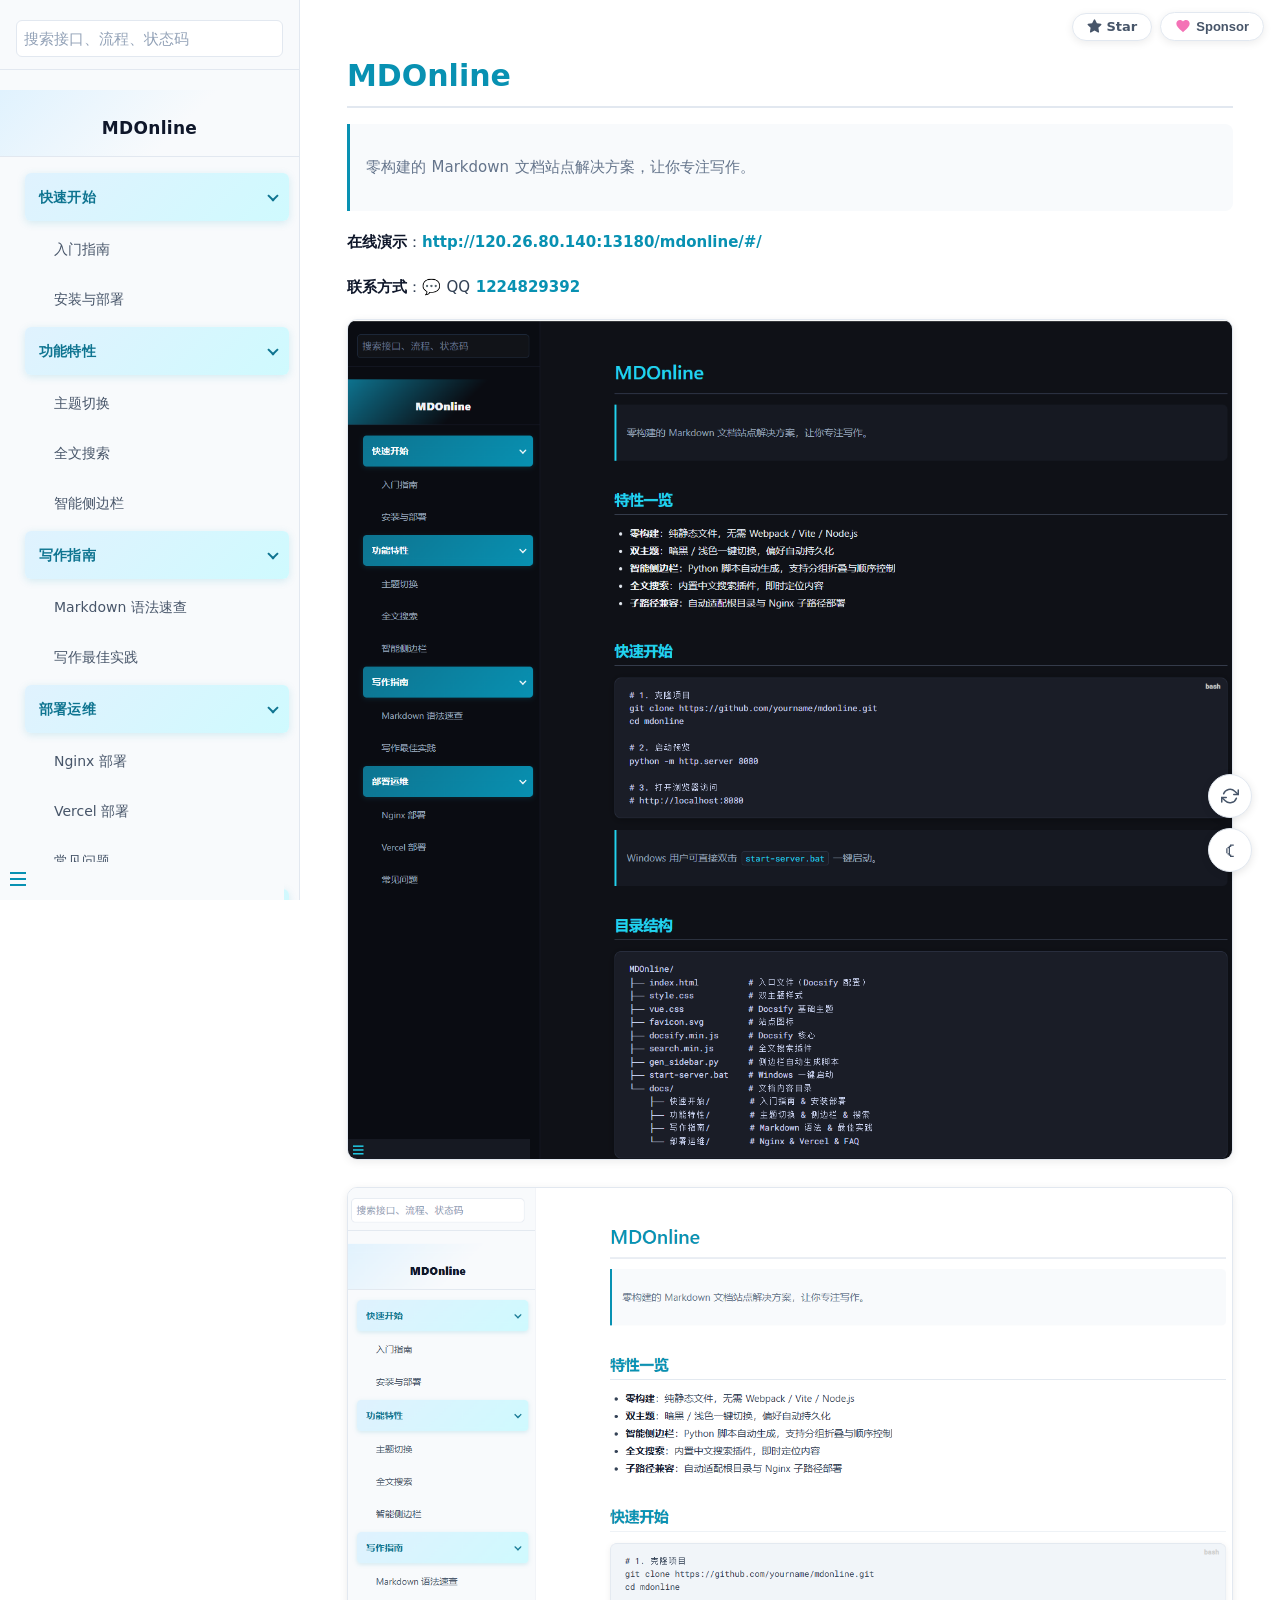
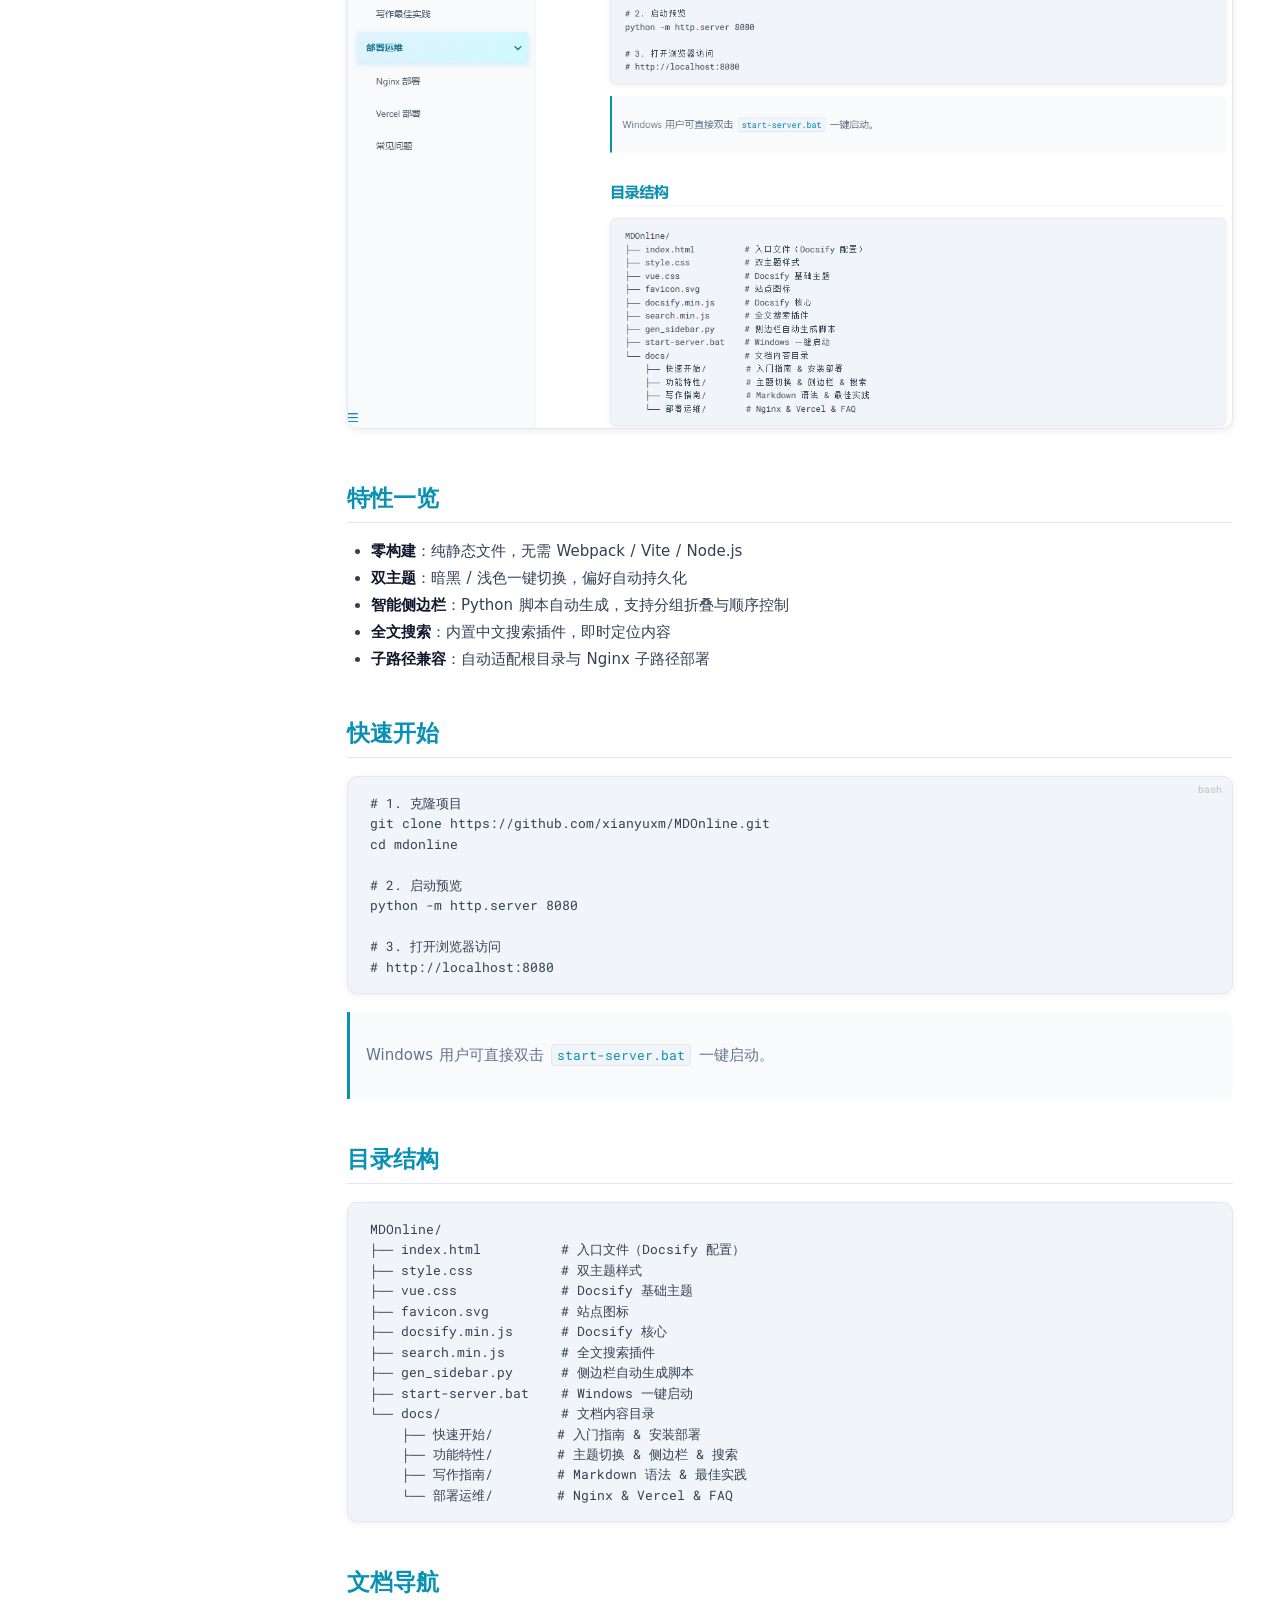
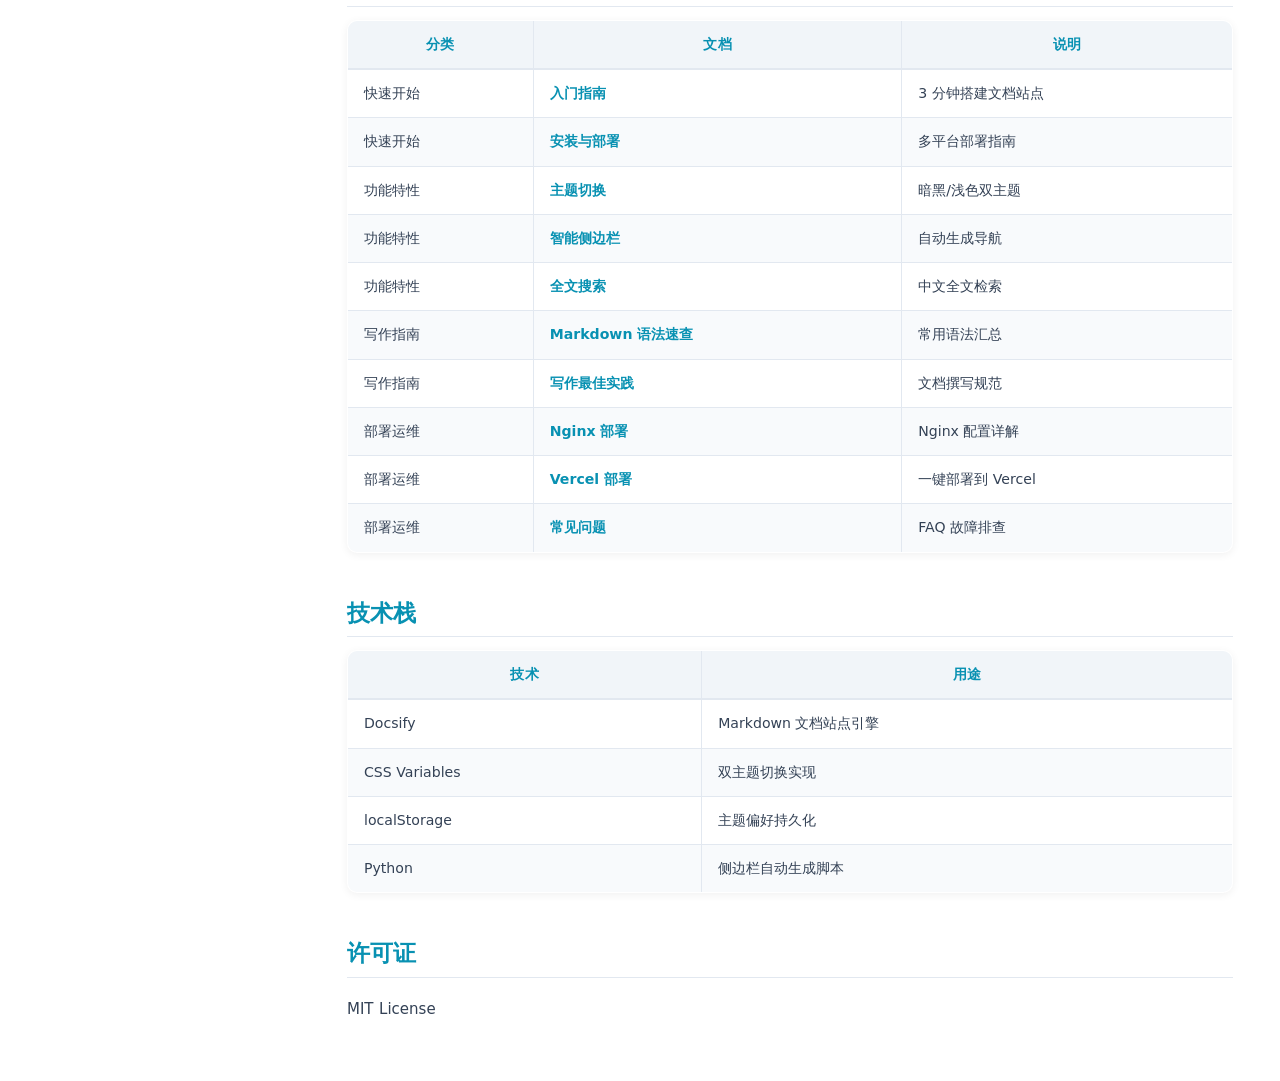
==== index.html @ b6176cff "支持md中引入pdf类型文件" ====
<!doctype html>
<html lang="zh-CN">
<head>
  <meta charset="utf-8" />
  <meta name="viewport" content="width=device-width, initial-scale=1" />
  <meta name="description" content="MDOnline - Markdown docs site" />
  <title>MDOnline - Markdown docs site</title>
  <link rel="icon" type="image/svg+xml" href="./favicon.svg" />
  <link rel="stylesheet" href="./vue.css" />
  <link rel="stylesheet" href="./style.css" />
  <script>
    (function () {
      var path = window.location.pathname;
      window.$$docsifyBasePath = path.replace(/(?:\/index\.html)?\/?$/, '/') || '/';
    })();

    window.$docsify = {
      name: 'MDOnline',
      basePath: window.$$docsifyBasePath,
      homepage: 'docs/README.md',
      loadSidebar: true,
      subMaxLevel: 2,
      auto2top: true,
      coverpage: false,
      onlyCover: false,
      search: {
        paths: 'auto',
        maxAge: 0,
        depth: 4,
        noData: '\u6ca1\u6709\u627e\u5230\u76f8\u5173\u5185\u5bb9',
        placeholder: '\u641c\u7d22\u63a5\u53e3\u3001\u6d41\u7a0b\u3001\u72b6\u6001\u7801'
      },
      plugins: [
        function collapsibleSidebar(hook) {
          hook.doneEach(function () {
            document.querySelectorAll('.sidebar-nav li').forEach(function (item) {
              var childList = item.querySelector(':scope > ul');
              var trigger = item.querySelector(':scope > p, :scope > a');
              if (!childList || !trigger || trigger.dataset.collapseBound === 'true') { return; }
              trigger.dataset.collapseBound = 'true';
              trigger.classList.add('sidebar-collapse-trigger');
              trigger.setAttribute('role', 'button');
              trigger.setAttribute('tabindex', '0');
              trigger.addEventListener('click', function (event) {
                event.preventDefault();
                item.classList.toggle('sidebar-group-collapsed');
              });
              trigger.addEventListener('keydown', function (event) {
                if (event.key === 'Enter' || event.key === ' ') {
                  event.preventDefault();
                  item.classList.toggle('sidebar-group-collapsed');
                }
              });
            });
          });
        },

        // --- Action bar: Star + Donate ---
        function actionBarPlugin(hook) {
          var STAR_URL = 'https://github.com/xianyuxm/MDOnline';
          hook.mounted(function () {
            var bar = document.createElement('div');
            bar.id = 'action-bar';

            var starBtn = document.createElement('a');
            starBtn.id = 'action-star';
            starBtn.href = STAR_URL;
            starBtn.target = '_blank';
            starBtn.rel = 'noopener';
            starBtn.title = 'Star on GitHub';
            starBtn.innerHTML = '<svg viewBox="0 0 16 16" width="15" height="15" fill="currentColor"><path d="M8 .25a.75.75 0 01.673.418l1.882 3.815 4.21.612a.75.75 0 01.416 1.279l-3.046 2.97.719 4.192a.75.75 0 01-1.088.791L8 12.347l-3.766 1.98a.75.75 0 01-1.088-.79l.72-4.194L.818 6.374a.75.75 0 01.416-1.28l4.21-.611L7.327.668A.75.75 0 018 .25z"/></svg><span>Star</span>';
            bar.appendChild(starBtn);

            var donateBtn = document.createElement('button');
            donateBtn.id = 'action-donate';
            donateBtn.title = 'Buy me a coffee';
            donateBtn.innerHTML = '<svg viewBox="0 0 24 24" width="16" height="16" fill="currentColor"><path d="M12 21.35l-1.45-1.32C5.4 15.36 2 12.28 2 8.5 2 5.42 4.42 3 7.5 3c1.74 0 3.41.81 4.5 2.09C13.09 3.81 14.76 3 16.5 3 19.58 3 22 5.42 22 8.5c0 3.78-3.4 6.86-8.55 11.54L12 21.35z"/></svg><span>Sponsor</span>';
            bar.appendChild(donateBtn);
            document.body.appendChild(bar);

            var modal = document.createElement('div');
            modal.id = 'donate-modal';
            modal.innerHTML =
              '<div class="donate-overlay"></div>' +
              '<div class="donate-content">' +
                '<button class="donate-close">&times;</button>' +
                '<h3>' + '\u611f\u8c22\u60a8\u7684\u652f\u6301\uff01' + '</h3>' +
                '<div class="donate-cards">' +
                  '<div class="donate-card">' +
                    '<img src="./images/wechat-pay.png" alt="' + '\u5fae\u4fe1\u652f\u4ed8' + '" />' +
                    '<p>' + '\u5fae\u4fe1\u652f\u4ed8' + '</p>' +
                  '</div>' +
                  '<div class="donate-card">' +
                    '<img src="./images/alipay.png" alt="' + '\u652f\u4ed8\u5b9d' + '" />' +
                    '<p>' + '\u652f\u4ed8\u5b9d' + '</p>' +
                  '</div>' +
                '</div>' +
              '</div>';
            document.body.appendChild(modal);

            var lightbox = document.createElement('div');
            lightbox.id = 'img-lightbox';
            lightbox.innerHTML =
              '<div class="lightbox-overlay"></div>' +
              '<img class="lightbox-img" src="" alt="" />' +
              '<button class="lightbox-close">&times;</button>';
            document.body.appendChild(lightbox);

            donateBtn.addEventListener('click', function () { modal.classList.add('open'); });
            modal.querySelector('.donate-overlay').addEventListener('click', function () { modal.classList.remove('open'); });
            modal.querySelector('.donate-close').addEventListener('click', function () { modal.classList.remove('open'); });
            document.addEventListener('keydown', function (e) {
              if (e.key === 'Escape') {
                if (lightbox.classList.contains('open')) { lightbox.classList.remove('open'); }
                else { modal.classList.remove('open'); }
              }
            });

            modal.querySelectorAll('.donate-card img').forEach(function (img) {
              img.style.cursor = 'zoom-in';
              img.addEventListener('click', function () {
                lightbox.querySelector('.lightbox-img').src = img.src;
                lightbox.querySelector('.lightbox-img').alt = img.alt;
                lightbox.classList.add('open');
              });
            });
            lightbox.querySelector('.lightbox-overlay').addEventListener('click', function () { lightbox.classList.remove('open'); });
            lightbox.querySelector('.lightbox-close').addEventListener('click', function () { lightbox.classList.remove('open'); });
          });
        },

        // --- Sidebar refresh button ---
        function sidebarRefreshPlugin(hook) {
          hook.mounted(function () {
            var btn = document.createElement('button');
            btn.id = 'sidebar-refresh';
            btn.title = 'Regenerate sidebar';
            btn.innerHTML = '<svg viewBox="0 0 24 24" width="18" height="18" fill="none" stroke="currentColor" stroke-width="2" stroke-linecap="round" stroke-linejoin="round"><polyline points="23 4 23 10 17 10"/><polyline points="1 20 1 14 7 14"/><path d="M3.51 9a9 9 0 0 1 14.85-3.36L23 10M1 14l4.64 4.36A9 9 0 0 0 20.49 15"/></svg>';
            document.body.appendChild(btn);
            btn.addEventListener('click', function () {
              btn.classList.add('spinning');
              fetch('/__refresh')
                .then(function (res) { return res.text(); })
                .then(function () {
                  setTimeout(function () { btn.classList.remove('spinning'); location.reload(); }, 400);
                })
                .catch(function () {
                  btn.classList.remove('spinning');
                  alert('Refresh failed. Make sure you are running MDOnline.exe (not python -m http.server).');
                });
            });
          });
        },

        // --- Theme switcher ---
        function themeSwitcher(hook) {
          var STORAGE_KEY = 'docsify-theme';
          function applyTheme(theme) {
            document.documentElement.setAttribute('data-theme', theme);
            localStorage.setItem(STORAGE_KEY, theme);
            updateButton(theme);
          }
          function updateButton(theme) {
            var btn = document.getElementById('theme-toggle');
            if (!btn) return;
            if (theme === 'light') {
              btn.className = 'icon-moon';
              btn.title = '\u5207\u6362\u4e3a\u6697\u9ed1\u6a21\u5f0f';
            } else {
              btn.className = 'icon-sun';
              btn.title = '\u5207\u6362\u4e3a\u6d45\u8272\u6a21\u5f0f';
            }
          }
          hook.mounted(function () {
            var btn = document.createElement('button');
            btn.id = 'theme-toggle';
            document.body.appendChild(btn);
            var saved = localStorage.getItem(STORAGE_KEY) || 'light';
            applyTheme(saved);
            btn.addEventListener('click', function () {
              var current = document.documentElement.getAttribute('data-theme') || 'light';
              applyTheme(current === 'dark' ? 'light' : 'dark');
            });
          });
          hook.doneEach(function () {
            var current = document.documentElement.getAttribute('data-theme') || 'light';
            updateButton(current);
          });
        },

        // --- PDF link interceptor: bypass Docsify hash routing ---
        function pdfLinkPlugin(hook) {
          hook.mounted(function () {
            function currentDocDir() {
              var path = window.location.hash.replace(/^#\/?/, '/') || '/';
              path = path.split(/[?#]/)[0];
              if (path.endsWith('/')) return path;
              return path.substring(0, path.lastIndexOf('/') + 1) || '/';
            }

            function resolveFromCurrentDoc(href) {
              return new URL(href, window.location.origin + currentDocDir()).pathname;
            }

            document.addEventListener('click', function (e) {
              var link = e.target.closest('a[href]');
              if (!link) return;
              var href = link.getAttribute('href');
              if (!href || !/\.pdf(?:[?#].*)?$/i.test(href)) return;
              e.preventDefault();
              e.stopPropagation();
              e.stopImmediatePropagation();
              var fileUrl;
              if (/^[a-z][a-z0-9+.-]*:/i.test(href) || href.startsWith('//')) {
                fileUrl = href;
              } else if (href.startsWith('/')) {
                fileUrl = href;
              } else if (href.startsWith('#')) {
                var hashPath = href.substring(1);
                fileUrl = hashPath.startsWith('/docs/')
                  ? hashPath
                  : resolveFromCurrentDoc(hashPath.replace(/^\/+/, ''));
              } else {
                fileUrl = resolveFromCurrentDoc(href);
              }
              window.location.href = fileUrl;
            }, true);
          });
        }
      ]
    };
  </script>
</head>
<body>
  <div id="app">\u52a0\u8f7d\u6587\u6863\u4e2d...</div>
  <script src="./docsify.min.js"></script>
  <script src="./search.min.js"></script>
</body>
</html>
---- vue.css ----
@import url("https://fonts.googleapis.com/css?family=Roboto+Mono|Source+Sans+Pro:300,400,600");*{-webkit-font-smoothing:antialiased;-webkit-overflow-scrolling:touch;-webkit-tap-highlight-color:rgba(0,0,0,0);-webkit-text-size-adjust:none;-webkit-touch-callout:none;box-sizing:border-box}body:not(.ready){overflow:hidden}body:not(.ready) .app-nav,body:not(.ready)>nav,body:not(.ready) [data-cloak]{display:none}div#app{font-size:30px;font-weight:lighter;margin:40vh auto;text-align:center}div#app:empty:before{content:"Loading..."}img.emoji{height:1.2em}img.emoji,span.emoji{vertical-align:middle}span.emoji{font-family:Apple Color Emoji,Segoe UI Emoji,Segoe UI Symbol,Noto Color Emoji;font-size:1.2em}.progress{background-color:#42b983;background-color:var(--theme-color,#42b983);height:2px;left:0;position:fixed;right:0;top:0;transition:width .2s,opacity .4s;width:0;z-index:999999}.search .search-keyword,.search a:hover{color:#42b983;color:var(--theme-color,#42b983)}.search .search-keyword{font-style:normal;font-weight:700}body,html{height:100%}body{-moz-osx-font-smoothing:grayscale;-webkit-font-smoothing:antialiased;color:#34495e;font-family:Source Sans Pro,Helvetica Neue,Arial,sans-serif;font-size:15px;letter-spacing:0;margin:0;overflow-x:hidden}img{max-width:100%}a[disabled]{cursor:not-allowed;opacity:.6}kbd{border:1px solid #ccc;border-radius:3px;display:inline-block;font-size:12px!important;line-height:12px;margin-bottom:3px;padding:3px 5px;vertical-align:middle}li input[type=checkbox]{margin:0 .2em .25em 0;vertical-align:middle}.app-nav{margin:25px 60px 0 0;position:absolute;right:0;text-align:right;z-index:10}.app-nav.no-badge{margin-right:25px}.app-nav p{margin:0}.app-nav>a{margin:0 1rem;padding:5px 0}.app-nav li,.app-nav ul{display:inline-block;list-style:none;margin:0}.app-nav a{color:inherit;font-size:16px;text-decoration:none;transition:color .3s}.app-nav a.active,.app-nav a:hover{color:#42b983;color:var(--theme-color,#42b983)}.app-nav a.active{border-bottom:2px solid #42b983;border-bottom:2px solid var(--theme-color,#42b983)}.app-nav li{display:inline-block;margin:0 1rem;padding:5px 0;position:relative;cursor:pointer}.app-nav li ul{background-color:#fff;border:1px solid;border-color:#ddd #ddd #ccc;border-radius:4px;box-sizing:border-box;display:none;max-height:calc(100vh - 61px);overflow-y:auto;padding:10px 0;position:absolute;right:-15px;text-align:left;top:100%;white-space:nowrap}.app-nav li ul li{display:block;font-size:14px;line-height:1rem;margin:8px 14px;white-space:nowrap}.app-nav li ul a{display:block;font-size:inherit;margin:0;padding:0}.app-nav li ul a.active{border-bottom:0}.app-nav li:hover ul{display:block}.github-corner{border-bottom:0;position:fixed;right:0;text-decoration:none;top:0;z-index:1}.github-corner:hover .octo-arm{animation:octocat-wave .56s ease-in-out}.github-corner svg{color:#fff;fill:#42b983;fill:var(--theme-color,#42b983);height:80px;width:80px}main{display:block;position:relative;width:100vw;height:100%;z-index:0}main.hidden{display:none}.anchor{display:inline-block;text-decoration:none;transition:all .3s}.anchor span{color:#34495e}.anchor:hover{text-decoration:underline}.sidebar{border-right:1px solid rgba(0,0,0,.07);overflow-y:auto;padding:40px 0 0;position:absolute;top:0;bottom:0;left:0;transition:transform .25s ease-out;width:300px;z-index:20}.sidebar>h1{margin:0 auto 1rem;font-size:1.5rem;font-weight:300;text-align:center}.sidebar>h1 a{color:inherit;text-decoration:none}.sidebar>h1 .app-nav{display:block;position:static}.sidebar .sidebar-nav{line-height:2em;padding-bottom:40px}.sidebar li.collapse .app-sub-sidebar{display:none}.sidebar ul{margin:0 0 0 15px;padding:0}.sidebar li>p{font-weight:700;margin:0}.sidebar ul,.sidebar ul li{list-style:none}.sidebar ul li a{border-bottom:none;display:block}.sidebar ul li ul{padding-left:20px}.sidebar::-webkit-scrollbar{width:4px}.sidebar::-webkit-scrollbar-thumb{background:transparent;border-radius:4px}.sidebar:hover::-webkit-scrollbar-thumb{background:hsla(0,0%,53.3%,.4)}.sidebar:hover::-webkit-scrollbar-track{background:hsla(0,0%,53.3%,.1)}.sidebar-toggle{background-color:transparent;background-color:hsla(0,0%,100%,.8);border:0;outline:none;padding:10px;position:absolute;bottom:0;left:0;text-align:center;transition:opacity .3s;width:284px;z-index:30;cursor:pointer}.sidebar-toggle:hover .sidebar-toggle-button{opacity:.4}.sidebar-toggle span{background-color:#42b983;background-color:var(--theme-color,#42b983);display:block;margin-bottom:4px;width:16px;height:2px}body.sticky .sidebar,body.sticky .sidebar-toggle{position:fixed}.content{padding-top:60px;position:absolute;top:0;right:0;bottom:0;left:300px;transition:left .25s ease}.markdown-section{margin:0 auto;max-width:80%;padding:30px 15px 40px;position:relative}.markdown-section>*{box-sizing:border-box;font-size:inherit}.markdown-section>:first-child{margin-top:0!important}.markdown-section hr{border:none;border-bottom:1px solid #eee;margin:2em 0}.markdown-section iframe{border:1px solid #eee;width:1px;min-width:100%}.markdown-section table{border-collapse:collapse;border-spacing:0;display:block;margin-bottom:1rem;overflow:auto;width:100%}.markdown-section th{font-weight:700}.markdown-section td,.markdown-section th{border:1px solid #ddd;padding:6px 13px}.markdown-section tr{border-top:1px solid #ccc}.markdown-section p.tip,.markdown-section tr:nth-child(2n){background-color:#f8f8f8}.markdown-section p.tip{border-bottom-right-radius:2px;border-left:4px solid #f66;border-top-right-radius:2px;margin:2em 0;padding:12px 24px 12px 30px;position:relative}.markdown-section p.tip:before{background-color:#f66;border-radius:100%;color:#fff;content:"!";font-family:Dosis,Source Sans Pro,Helvetica Neue,Arial,sans-serif;font-size:14px;font-weight:700;left:-12px;line-height:20px;position:absolute;height:20px;width:20px;text-align:center;top:14px}.markdown-section p.tip code{background-color:#efefef}.markdown-section p.tip em{color:#34495e}.markdown-section p.warn{background:rgba(66,185,131,.1);border-radius:2px;padding:1rem}.markdown-section ul.task-list>li{list-style-type:none}body.close .sidebar{transform:translateX(-300px)}body.close .sidebar-toggle{width:auto}body.close .content{left:0}@media print{.app-nav,.github-corner,.sidebar,.sidebar-toggle{display:none}}@media screen and (max-width:768px){.github-corner,.sidebar,.sidebar-toggle{position:fixed}.app-nav{margin-top:16px}.app-nav li ul{top:30px}main{height:auto;min-height:100vh;overflow-x:hidden}.sidebar{left:-300px;transition:transform .25s ease-out}.content{left:0;max-width:100vw;position:static;padding-top:20px;transition:transform .25s ease}.app-nav,.github-corner{transition:transform .25s ease-out}.sidebar-toggle{background-color:transparent;width:auto;padding:30px 30px 10px 10px}body.close .sidebar{transform:translateX(300px)}body.close .sidebar-toggle{background-color:hsla(0,0%,100%,.8);transition:background-color 1s;width:284px;padding:10px}body.close .content{transform:translateX(300px)}body.close .app-nav,body.close .github-corner{display:none}.github-corner:hover .octo-arm{animation:none}.github-corner .octo-arm{animation:octocat-wave .56s ease-in-out}}@keyframes octocat-wave{0%,to{transform:rotate(0)}20%,60%{transform:rotate(-25deg)}40%,80%{transform:rotate(10deg)}}section.cover{position:relative;align-items:center;background-position:50%;background-repeat:no-repeat;background-size:cover;min-height:100vh;width:100%;display:none}section.cover.show{display:flex}section.cover.has-mask .mask{background-color:#fff;opacity:.8;position:absolute;top:0;bottom:0;width:100%}section.cover .cover-main{flex:1;margin:0 16px;text-align:center;position:relative}section.cover a{color:inherit}section.cover a,section.cover a:hover{text-decoration:none}section.cover p{line-height:1.5rem;margin:1em 0}section.cover h1{color:inherit;font-size:2.5rem;font-weight:300;margin:.625rem 0 2.5rem;position:relative;text-align:center}section.cover h1 a{display:block}section.cover h1 small{bottom:-.4375rem;font-size:1rem;position:absolute}section.cover blockquote{font-size:1.5rem;text-align:center}section.cover ul{line-height:1.8;list-style-type:none;margin:1em auto;max-width:500px;padding:0}section.cover .cover-main>p:last-child a{border-radius:2rem;border:1px solid #42b983;border-color:var(--theme-color,#42b983);box-sizing:border-box;color:#42b983;color:var(--theme-color,#42b983);display:inline-block;font-size:1.05rem;letter-spacing:.1rem;margin:.5rem 1rem;padding:.75em 2rem;text-decoration:none;transition:all .15s ease}section.cover .cover-main>p:last-child a:last-child{background-color:#42b983;background-color:var(--theme-color,#42b983);color:#fff}section.cover .cover-main>p:last-child a:last-child:hover{color:inherit;opacity:.8}section.cover .cover-main>p:last-child a:hover{color:inherit}section.cover blockquote>p>a{border-bottom:2px solid #42b983;border-bottom:2px solid var(--theme-color,#42b983);transition:color .3s}section.cover blockquote>p>a:hover{color:#42b983;color:var(--theme-color,#42b983)}.sidebar,body{background-color:#fff}.sidebar{color:#364149}.sidebar li{margin:6px 0}.sidebar ul li a{color:#505d6b;font-size:14px;font-weight:400;overflow:hidden;text-decoration:none;text-overflow:ellipsis;white-space:nowrap}.sidebar ul li a:hover{text-decoration:underline}.sidebar ul li ul{padding:0}.sidebar ul li.active>a{border-right:2px solid;color:#42b983;color:var(--theme-color,#42b983);font-weight:600}.app-sub-sidebar li:before{content:"-";padding-right:4px;float:left}.markdown-section h1,.markdown-section h2,.markdown-section h3,.markdown-section h4,.markdown-section strong{color:#2c3e50;font-weight:600}.markdown-section a{color:#42b983;color:var(--theme-color,#42b983);font-weight:600}.markdown-section h1{font-size:2rem;margin:0 0 1rem}.markdown-section h2{font-size:1.75rem;margin:45px 0 .8rem}.markdown-section h3{font-size:1.5rem;margin:40px 0 .6rem}.markdown-section h4{font-size:1.25rem}.markdown-section h5{font-size:1rem}.markdown-section h6{color:#777;font-size:1rem}.markdown-section figure,.markdown-section p{margin:1.2em 0}.markdown-section ol,.markdown-section p,.markdown-section ul{line-height:1.6rem;word-spacing:.05rem}.markdown-section ol,.markdown-section ul{padding-left:1.5rem}.markdown-section blockquote{border-left:4px solid #42b983;border-left:4px solid var(--theme-color,#42b983);color:#858585;margin:2em 0;padding-left:20px}.markdown-section blockquote p{font-weight:600;margin-left:0}.markdown-section iframe{margin:1em 0}.markdown-section em{color:#7f8c8d}.markdown-section code,.markdown-section output:after,.markdown-section pre{font-family:Roboto Mono,Monaco,courier,monospace}.markdown-section code,.markdown-section pre{background-color:#f8f8f8}.markdown-section output,.markdown-section pre{margin:1.2em 0;position:relative}.markdown-section output,.markdown-section pre>code{border-radius:2px;display:block}.markdown-section output:after,.markdown-section pre>code{-moz-osx-font-smoothing:initial;-webkit-font-smoothing:initial}.markdown-section code{border-radius:2px;color:#e96900;margin:0 2px;padding:3px 5px;white-space:pre-wrap}.markdown-section>:not(h1):not(h2):not(h3):not(h4):not(h5):not(h6) code{font-size:.8rem}.markdown-section pre{padding:0 1.4rem;line-height:1.5rem;overflow:auto;word-wrap:normal}.markdown-section pre>code{color:#525252;font-size:.8rem;padding:2.2em 5px;line-height:inherit;margin:0 2px;max-width:inherit;overflow:inherit;white-space:inherit}.markdown-section output{padding:1.7rem 1.4rem;border:1px dotted #ccc}.markdown-section output>:first-child{margin-top:0}.markdown-section output>:last-child{margin-bottom:0}.markdown-section code:after,.markdown-section code:before,.markdown-section output:after,.markdown-section output:before{letter-spacing:.05rem}.markdown-section output:after,.markdown-section pre:after{color:#ccc;font-size:.6rem;font-weight:600;height:15px;line-height:15px;padding:5px 10px 0;position:absolute;right:0;text-align:right;top:0;content:attr(data-lang)}.token.cdata,.token.comment,.token.doctype,.token.prolog{color:#8e908c}.token.namespace{opacity:.7}.token.boolean,.token.number{color:#c76b29}.token.punctuation{color:#525252}.token.property{color:#c08b30}.token.tag{color:#2973b7}.token.string{color:#42b983;color:var(--theme-color,#42b983)}.token.selector{color:#6679cc}.token.attr-name{color:#2973b7}.language-css .token.string,.style .token.string,.token.entity,.token.url{color:#22a2c9}.token.attr-value,.token.control,.token.directive,.token.unit{color:#42b983;color:var(--theme-color,#42b983)}.token.function,.token.keyword{color:#e96900}.token.atrule,.token.regex,.token.statement{color:#22a2c9}.token.placeholder,.token.variable{color:#3d8fd1}.token.deleted{text-decoration:line-through}.token.inserted{border-bottom:1px dotted #202746;text-decoration:none}.token.italic{font-style:italic}.token.bold,.token.important{font-weight:700}.token.important{color:#c94922}.token.entity{cursor:help}code .token{-moz-osx-font-smoothing:initial;-webkit-font-smoothing:initial;min-height:1.5rem;position:relative;left:auto}
---- style.css ----
:root {
  --theme-color: #22d3ee;
  --theme-color-dim: #0e7490;
  --sidebar-background: #0a0c12;
  --sidebar-border-color: #1a1e2e;
  --sidebar-name-color: #f1f5f9;
  --sidebar-link-color: #94a3b8;
  --sidebar-link-hover-color: #e2e8f0;
  --sidebar-link-hover-background: #111827;
  --content-background: #0f1117;
  --card-background: #161922;
  --text-color-base: #e2e8f0;
  --text-color-secondary: #94a3b8;
  --heading-color: #f1f5f9;
  --code-theme-background: #1a1d27;
  --code-theme-text: #cdd6f4;
  --border-color: #2a3040;
  --accent-glow: rgba(34, 211, 238, 0.15);
}

/* ── 全局 ── */
html, body {
  margin: 0;
  background: var(--content-background);
  color: var(--text-color-base);
  font-family: 'Inter', 'Segoe UI', system-ui, -apple-system, sans-serif;
}

/* ── 自定义滚动条 ── */
::-webkit-scrollbar { width: 6px; height: 6px; }
::-webkit-scrollbar-track { background: transparent; }
::-webkit-scrollbar-thumb { background: #2a3040; border-radius: 3px; }
::-webkit-scrollbar-thumb:hover { background: #3a4050; }

/* ── 侧边栏 ── */
.sidebar {
  border-right: 1px solid var(--sidebar-border-color);
  background: var(--sidebar-background);
}

.sidebar .app-name {
  padding: 22px 20px 16px;
  border-bottom: 1px solid var(--sidebar-border-color);
  background: linear-gradient(135deg, #0e7490 0%, #0a0c12 60%);
}

.sidebar .app-name-link {
  font-size: 17px;
  font-weight: 800;
  color: var(--sidebar-name-color);
  letter-spacing: 0.3px;
}

.sidebar ul li a {
  padding: 7px 14px;
  border-radius: 6px;
  margin: 2px 10px;
  color: var(--sidebar-link-color);
  transition: color 0.15s, background 0.15s;
}

.sidebar ul li a:hover {
  color: var(--sidebar-link-hover-color);
  background: var(--sidebar-link-hover-background);
  text-decoration: none;
}

/* ── 侧边栏折叠触发器 ── */
.sidebar ul li > p.sidebar-collapse-trigger,
.sidebar ul li > a.sidebar-collapse-trigger {
  position: relative;
  display: block;
  padding: 9px 36px 9px 14px;
  border-radius: 6px;
  margin: 4px 10px;
  color: #ffffff;
  background: linear-gradient(135deg, #0e7490, #0891b2);
  font-weight: 700;
  font-size: 14px;
  letter-spacing: 0.2px;
  cursor: pointer;
  user-select: none;
  transition: background 0.2s, box-shadow 0.2s;
  box-shadow: 0 2px 8px rgba(14, 116, 144, 0.25);
}

.sidebar ul li > p.sidebar-collapse-trigger:hover,
.sidebar ul li > a.sidebar-collapse-trigger:hover {
  color: #ffffff;
  background: linear-gradient(135deg, #0891b2, #22d3ee);
  box-shadow: 0 2px 12px rgba(34, 211, 238, 0.35);
  text-decoration: none;
}

.sidebar ul li > .sidebar-collapse-trigger::after {
  content: "";
  position: absolute;
  right: 12px;
  top: 50%;
  width: 6px;
  height: 6px;
  border-right: 2px solid currentColor;
  border-bottom: 2px solid currentColor;
  transform: translateY(-65%) rotate(45deg);
  transition: transform 0.18s ease;
}

.sidebar ul li.sidebar-group-collapsed > .sidebar-collapse-trigger::after {
  transform: translateY(-35%) rotate(-45deg);
}

.sidebar ul li.sidebar-group-collapsed > ul {
  display: none;
}

/* ── 侧边栏激活项 ── */
.sidebar ul li.active > a {
  color: var(--theme-color);
  background: var(--sidebar-link-hover-background);
  border-right: 2px solid var(--theme-color);
  font-weight: 600;
}

/* ── 搜索框 ── */
.sidebar .search {
  border-bottom: 1px solid var(--sidebar-border-color);
  padding-bottom: 8px;
}

.sidebar .search input {
  margin: 14px 10px 4px;
  width: calc(100% - 20px);
  border-radius: 6px;
  border: 1px solid #1e293b;
  background: #111318;
  color: #e2e8f0;
  transition: border-color 0.2s, box-shadow 0.2s;
}

.sidebar .search input:focus {
  border-color: var(--theme-color-dim);
  box-shadow: 0 0 0 2px var(--accent-glow);
  outline: none;
}

.sidebar .search input::placeholder {
  color: #64748b;
}

.sidebar .search .search-result-item {
  color: var(--sidebar-link-color);
}

/* ── 内容区 ── */
.content {
  max-width: 1180px;
  padding: 28px 32px 52px;
  background: var(--content-background);
}

.markdown-section {
  max-width: 980px;
  color: var(--text-color-base);
}

/* ── 标题 + 粗体 ── */
.markdown-section h1,
.markdown-section h2,
.markdown-section h3,
.markdown-section h4,
.markdown-section strong {
  color: var(--heading-color);
  font-weight: 700;
}

.markdown-section h1 {
  font-size: 2em;
  margin-top: 0;
  padding-bottom: 0.4em;
  border-bottom: 2px solid var(--border-color);
}

.markdown-section h2 {
  font-size: 1.5em;
  padding-bottom: 0.3em;
  border-bottom: 1px solid #3d4556;
}

.markdown-section h3 {
  font-size: 1.35em;
  margin: 2em 0 0.8em;
  padding: 6px 0 4px 12px;
  border-left: 3px solid var(--theme-color);
  background: linear-gradient(90deg, rgba(34,211,238,0.06) 0%, transparent 60%);
}

.markdown-section h4 {
  font-size: 1.15em;
  margin: 1.5em 0 0.6em;
  color: #cbd5e1;
}

/* ── 文本 ── */
.markdown-section p,
.markdown-section li,
.markdown-section table {
  line-height: 1.8;
  color: var(--text-color-base);
}

/* 覆盖 vue.css 的深色文字 */
.markdown-section em {
  color: #cbd5e1;
}

.markdown-section blockquote {
  border-left: 3px solid var(--theme-color);
  background: var(--card-background);
  color: var(--text-color-secondary);
  border-radius: 0 8px 8px 0;
  padding: 12px 16px;
  margin: 16px 0;
}

.markdown-section blockquote p {
  color: var(--text-color-secondary);
  font-weight: 400;
}

/* ── 链接 ── */
.markdown-section a {
  color: var(--theme-color);
  text-decoration: none;
  border-bottom: 1px solid transparent;
  transition: color 0.15s, border-color 0.15s;
}

.markdown-section a:hover {
  color: #67e8f9;
  border-bottom-color: #67e8f9;
}

/* ── 行内代码 ── */
.markdown-section code {
  background: #1a1d27;
  color: #22d3ee;
  border-radius: 4px;
  padding: 0.15em 0.4em;
  font-size: 0.9em;
  border: 1px solid #2a3040;
}

/* ── 代码块 ── */
.markdown-section pre {
  border: 1px solid var(--border-color);
  border-radius: 10px;
  background: var(--code-theme-background);
  padding: 16px 20px;
  overflow-x: auto;
  box-shadow: 0 2px 12px rgba(0, 0, 0, 0.3);
}

.markdown-section pre > code {
  background: transparent;
  color: var(--code-theme-text);
  border: none;
  padding: 0;
  font-size: 0.88em;
  line-height: 1.6;
}

/* ── 表格 ── */
.markdown-section table {
  display: table;
  width: 100%;
  border-collapse: collapse;
  overflow: hidden;
  border-radius: 10px;
  border: 1px solid #3d4556;
  background: #1c2030;
  box-shadow: 0 2px 8px rgba(0, 0, 0, 0.25);
}

.markdown-section th,
.markdown-section td {
  border: 1px solid #3d4556;
  padding: 12px 16px;
  color: #f1f5f9;
  font-size: 0.94em;
  line-height: 1.65;
}

.markdown-section thead th {
  background: #222838;
  color: var(--theme-color);
  font-weight: 700;
  letter-spacing: 0.3px;
  text-transform: none;
  border-bottom: 2px solid #3d4556;
}

/* 奇偶行区分 */
.markdown-section tbody tr:nth-child(odd) {
  background: #1c2030;
}
.markdown-section tbody tr:nth-child(even) {
  background: #232a3a;
}

/* 行悬停 */
.markdown-section tbody tr:hover {
  background: rgba(34, 211, 238, 0.10);
}

/* 表格内行内代码 */
.markdown-section td code {
  background: #0f1117;
  color: #22d3ee;
  border-color: #3d4556;
}

/* ── 标题锚点图标 ── */
.markdown-section .anchor span {
  color: var(--theme-color);
  transition: color 0.2s;
}

.markdown-section .anchor:hover span {
  color: #67e8f9;
}

/* ── 分隔线 ── */
.markdown-section hr {
  border-color: var(--border-color);
  margin: 24px 0;
}

/* ── 图片 ── */
.markdown-section img {
  max-width: 100%;
  border-radius: 10px;
  border: 1px solid var(--border-color);
  box-shadow: 0 2px 8px rgba(0, 0, 0, 0.3);
}

/* ── Docsify 主题覆盖 ── */
body .sidebar-toggle {
  background: var(--card-background);
  border-color: var(--border-color);
}

body .sidebar-toggle-button {
  color: var(--text-color-secondary);
}

/* ── 加载动画 ── */
#app {
  color: var(--text-color-secondary);
}

/* ── 响应式 ── */
@media (max-width: 768px) {
  .content {
    padding: 18px 16px 36px;
  }
}

/* ══════════════════════════════════════
   浅色主题
   ══════════════════════════════════════ */
[data-theme="light"] {
  --theme-color: #0891b2;
  --theme-color-dim: #0e7490;
  --sidebar-background: #f8fafc;
  --sidebar-border-color: #e2e8f0;
  --sidebar-name-color: #0f172a;
  --sidebar-link-color: #475569;
  --sidebar-link-hover-color: #1e293b;
  --sidebar-link-hover-background: #f1f5f9;
  --content-background: #ffffff;
  --card-background: #f8fafc;
  --text-color-base: #334155;
  --text-color-secondary: #64748b;
  --heading-color: #0f172a;
  --code-theme-background: #f1f5f9;
  --code-theme-text: #334155;
  --border-color: #e2e8f0;
  --accent-glow: rgba(8, 145, 178, 0.12);
}

/* ── 浅色：全局 ── */
[data-theme="light"] html,
[data-theme="light"] body {
  background: #ffffff;
  color: var(--text-color-base);
}

/* ── 浅色：滚动条 ── */
[data-theme="light"] ::-webkit-scrollbar-thumb { background: #cbd5e1; }
[data-theme="light"] ::-webkit-scrollbar-thumb:hover { background: #94a3b8; }

/* ── 浅色：侧边栏 ── */
[data-theme="light"] .sidebar .app-name {
  background: linear-gradient(135deg, #e0f2fe 0%, #f8fafc 60%);
}

/* ── 浅色：折叠触发器 ── */
[data-theme="light"] .sidebar ul li > p.sidebar-collapse-trigger,
[data-theme="light"] .sidebar ul li > a.sidebar-collapse-trigger {
  color: #0e7490;
  background: linear-gradient(135deg, #e0f2fe, #cffafe);
  box-shadow: 0 2px 8px rgba(8, 145, 178, 0.15);
}

[data-theme="light"] .sidebar ul li > p.sidebar-collapse-trigger:hover,
[data-theme="light"] .sidebar ul li > a.sidebar-collapse-trigger:hover {
  color: #0f172a;
  background: linear-gradient(135deg, #cffafe, #a5f3fc);
  box-shadow: 0 2px 12px rgba(8, 145, 178, 0.25);
}

/* ── 浅色：搜索框 ── */
[data-theme="light"] .sidebar .search input {
  border: 1px solid #e2e8f0;
  background: #ffffff;
  color: #334155;
}

[data-theme="light"] .sidebar .search input::placeholder {
  color: #94a3b8;
}

/* ── 浅色：内容区 ── */
[data-theme="light"] .content {
  background: #ffffff;
}

/* ── 浅色：标题 ── */
[data-theme="light"] .markdown-section h2 {
  border-bottom-color: #e2e8f0;
}

[data-theme="light"] .markdown-section h3 {
  border-left-color: var(--theme-color);
  background: linear-gradient(90deg, rgba(8,145,178,0.06) 0%, transparent 60%);
}

[data-theme="light"] .markdown-section h4 {
  color: #475569;
}

/* ── 浅色：文本 ── */
[data-theme="light"] .markdown-section em {
  color: #475569;
}

[data-theme="light"] .markdown-section blockquote {
  background: var(--card-background);
  color: var(--text-color-secondary);
}

[data-theme="light"] .markdown-section blockquote p {
  color: var(--text-color-secondary);
}

/* ── 浅色：链接 ── */
[data-theme="light"] .markdown-section a:hover {
  color: #0e7490;
  border-bottom-color: #0e7490;
}

/* ── 浅色：行内代码 ── */
[data-theme="light"] .markdown-section code {
  background: #f1f5f9;
  color: #0891b2;
  border-color: #e2e8f0;
}

/* ── 浅色：代码块 ── */
[data-theme="light"] .markdown-section pre {
  border-color: var(--border-color);
  background: var(--code-theme-background);
  box-shadow: 0 2px 8px rgba(0, 0, 0, 0.06);
}

[data-theme="light"] .markdown-section pre > code {
  color: var(--code-theme-text);
}

/* ── 浅色：表格 ── */
[data-theme="light"] .markdown-section table {
  border-color: #e2e8f0;
  background: #ffffff;
  box-shadow: 0 2px 8px rgba(0, 0, 0, 0.06);
}

[data-theme="light"] .markdown-section th,
[data-theme="light"] .markdown-section td {
  border-color: #e2e8f0;
  color: #334155;
}

[data-theme="light"] .markdown-section thead th {
  background: #f1f5f9;
  color: var(--theme-color);
  border-bottom-color: #e2e8f0;
}

[data-theme="light"] .markdown-section tbody tr:nth-child(odd) {
  background: #ffffff;
}
[data-theme="light"] .markdown-section tbody tr:nth-child(even) {
  background: #f8fafc;
}

[data-theme="light"] .markdown-section tbody tr:hover {
  background: rgba(8, 145, 178, 0.08);
}

[data-theme="light"] .markdown-section td code {
  background: #f1f5f9;
  color: #0891b2;
  border-color: #e2e8f0;
}

/* ── 浅色：锚点图标 ── */
[data-theme="light"] .markdown-section .anchor span {
  color: var(--theme-color);
}

[data-theme="light"] .markdown-section .anchor:hover span {
  color: #0e7490;
}

/* ── 浅色：分隔线 ── */
[data-theme="light"] .markdown-section hr {
  border-color: #e2e8f0;
}

/* ── 浅色：图片 ── */
[data-theme="light"] .markdown-section img {
  border-color: #e2e8f0;
  box-shadow: 0 2px 8px rgba(0, 0, 0, 0.08);
}

/* ── 浅色：Docsify 主题覆盖 ── */
[data-theme="light"] body .sidebar-toggle {
  background: #f8fafc;
  border-color: #e2e8f0;
}

[data-theme="light"] body .sidebar-toggle-button {
  color: var(--text-color-secondary);
}

/* ── 浅色：加载动画 ── */
[data-theme="light"] #app {
  color: var(--text-color-secondary);
}

/* ══════════════════════════════════════
   主题切换按钮
   ══════════════════════════════════════ */
#theme-toggle {
  position: fixed;
  bottom: 28px;
  right: 28px;
  z-index: 9999;
  width: 44px;
  height: 44px;
  border-radius: 50%;
  border: 1px solid var(--border-color);
  background: var(--card-background);
  color: var(--text-color-secondary);
  cursor: pointer;
  display: flex;
  align-items: center;
  justify-content: center;
  font-size: 20px;
  transition: background 0.2s, border-color 0.2s, color 0.2s, box-shadow 0.2s;
  box-shadow: 0 2px 10px rgba(0, 0, 0, 0.2);
}

#theme-toggle:hover {
  background: var(--sidebar-link-hover-background);
  color: var(--theme-color);
  box-shadow: 0 2px 12px rgba(0, 0, 0, 0.3);
}

[data-theme="light"] #theme-toggle {
  background: #ffffff;
  border-color: #e2e8f0;
  color: #475569;
  box-shadow: 0 2px 8px rgba(0, 0, 0, 0.1);
}

[data-theme="light"] #theme-toggle:hover {
  color: #0891b2;
  box-shadow: 0 2px 12px rgba(0, 0, 0, 0.15);
}

/* 太阳图标（暗黑模式下的按钮） */
.icon-sun::before {
  content: "\2600";
}

/* 月亮图标（浅色模式下的按钮） */
.icon-moon::before {
  content: "\263E";
}

/* ══════════════════════════════════════
   右上角操作栏：Star + Sponsor
   ══════════════════════════════════════ */
#action-bar {
  position: fixed;
  top: 12px;
  right: 16px;
  z-index: 10000;
  display: flex;
  gap: 8px;
  align-items: center;
}

#action-bar a,
#action-bar button {
  display: inline-flex;
  align-items: center;
  gap: 5px;
  padding: 6px 14px;
  border-radius: 20px;
  font-size: 13px;
  font-weight: 600;
  cursor: pointer;
  text-decoration: none;
  transition: background 0.2s, color 0.2s, box-shadow 0.2s;
  border: 1px solid var(--border-color);
  background: var(--card-background);
  color: var(--text-color-secondary);
  box-shadow: 0 2px 8px rgba(0, 0, 0, 0.15);
  line-height: 1;
}

#action-bar a:hover,
#action-bar button:hover {
  color: var(--theme-color);
  border-color: var(--theme-color);
  box-shadow: 0 2px 12px rgba(34, 211, 238, 0.2);
}

#action-star svg {
  margin-top: -1px;
}

#action-donate svg {
  margin-top: -1px;
  color: #f472b6;
}

#action-donate:hover svg {
  color: #ec4899;
}

[data-theme="light"] #action-bar a,
[data-theme="light"] #action-bar button {
  background: #ffffff;
  border-color: #e2e8f0;
  color: #475569;
  box-shadow: 0 2px 8px rgba(0, 0, 0, 0.08);
}

[data-theme="light"] #action-bar a:hover,
[data-theme="light"] #action-bar button:hover {
  color: #0891b2;
  border-color: #0891b2;
  box-shadow: 0 2px 12px rgba(8, 145, 178, 0.15);
}

/* ── 捐赠弹窗 ── */
#donate-modal {
  display: none;
  position: fixed;
  inset: 0;
  z-index: 99999;
  align-items: center;
  justify-content: center;
}

#donate-modal.open {
  display: flex;
}

.donate-overlay {
  position: absolute;
  inset: 0;
  background: rgba(0, 0, 0, 0.6);
  backdrop-filter: blur(4px);
}

.donate-content {
  position: relative;
  background: var(--card-background);
  border: 1px solid var(--border-color);
  border-radius: 16px;
  padding: 32px 40px 28px;
  max-width: 640px;
  width: 90%;
  text-align: center;
  box-shadow: 0 20px 60px rgba(0, 0, 0, 0.4);
  animation: donate-in 0.25s ease-out;
}

@keyframes donate-in {
  from { opacity: 0; transform: translateY(16px) scale(0.96); }
  to   { opacity: 1; transform: translateY(0) scale(1); }
}

.donate-content h3 {
  margin: 0 0 20px;
  font-size: 18px;
  color: var(--heading-color);
  border: none;
  padding: 0;
  background: none;
}

.donate-close {
  position: absolute;
  top: 12px;
  right: 16px;
  background: none;
  border: none;
  font-size: 22px;
  color: var(--text-color-secondary);
  cursor: pointer;
  line-height: 1;
  padding: 4px;
  transition: color 0.15s;
}

.donate-close:hover {
  color: var(--theme-color);
}

.donate-cards {
  display: flex;
  gap: 20px;
  justify-content: center;
}

.donate-card {
  flex: 1;
  min-width: 0;
}

.donate-card img {
  width: 100%;
  max-width: 240px;
  aspect-ratio: 1;
  border-radius: 10px;
  border: 1px solid var(--border-color);
  box-shadow: 0 2px 8px rgba(0, 0, 0, 0.15);
  object-fit: cover;
}

.donate-card p {
  margin: 10px 0 0;
  font-size: 14px;
  font-weight: 600;
  color: var(--text-color-secondary);
}

[data-theme="light"] .donate-content {
  background: #ffffff;
  border-color: #e2e8f0;
  box-shadow: 0 20px 60px rgba(0, 0, 0, 0.15);
}

[data-theme="light"] .donate-card img {
  border-color: #e2e8f0;
  box-shadow: 0 2px 8px rgba(0, 0, 0, 0.06);
}

/* ── 响应式：操作栏 ── */
@media (max-width: 768px) {
  #action-bar {
    top: 8px;
    right: 8px;
    gap: 6px;
  }

  #action-bar a,
  #action-bar button {
    padding: 5px 10px;
    font-size: 12px;
  }

  .donate-cards {
    flex-direction: column;
    align-items: center;
    gap: 16px;
  }

  .donate-card img {
    max-width: 220px;
  }
}

/* ══════════════════════════════════════
   图片灯箱（Lightbox）
   ══════════════════════════════════════ */
#img-lightbox {
  display: none;
  position: fixed;
  inset: 0;
  z-index: 999999;
  align-items: center;
  justify-content: center;
}

#img-lightbox.open {
  display: flex;
}

.lightbox-overlay {
  position: absolute;
  inset: 0;
  background: rgba(0, 0, 0, 0.85);
  backdrop-filter: blur(6px);
}

.lightbox-img {
  position: relative;
  max-width: 90vw;
  max-height: 85vh;
  border-radius: 12px;
  box-shadow: 0 20px 80px rgba(0, 0, 0, 0.6);
  animation: lightbox-in 0.2s ease-out;
  z-index: 1;
}

@keyframes lightbox-in {
  from { opacity: 0; transform: scale(0.92); }
  to   { opacity: 1; transform: scale(1); }
}

.lightbox-close {
  position: absolute;
  top: 20px;
  right: 24px;
  z-index: 2;
  background: rgba(255, 255, 255, 0.1);
  border: 1px solid rgba(255, 255, 255, 0.2);
  color: #ffffff;
  font-size: 28px;
  width: 44px;
  height: 44px;
  border-radius: 50%;
  cursor: pointer;
  display: flex;
  align-items: center;
  justify-content: center;
  line-height: 1;
  transition: background 0.2s, border-color 0.2s;
}

.lightbox-close:hover {
  background: rgba(255, 255, 255, 0.2);
  border-color: rgba(255, 255, 255, 0.4);
}

/* ══════════════════════════════════════
   侧边栏刷新按钮
   ══════════════════════════════════════ */
#sidebar-refresh {
  position: fixed;
  bottom: 82px;
  right: 28px;
  z-index: 9999;
  width: 44px;
  height: 44px;
  border-radius: 50%;
  border: 1px solid var(--border-color);
  background: var(--card-background);
  color: var(--text-color-secondary);
  cursor: pointer;
  display: flex;
  align-items: center;
  justify-content: center;
  transition: background 0.2s, border-color 0.2s, color 0.2s, box-shadow 0.2s;
  box-shadow: 0 2px 10px rgba(0, 0, 0, 0.2);
}

#sidebar-refresh:hover {
  background: var(--sidebar-link-hover-background);
  color: var(--theme-color);
  border-color: var(--theme-color);
  box-shadow: 0 2px 12px rgba(34, 211, 238, 0.25);
}

#sidebar-refresh.spinning svg {
  animation: spin 0.6s linear infinite;
}

@keyframes spin {
  from { transform: rotate(0deg); }
  to   { transform: rotate(360deg); }
}

[data-theme="light"] #sidebar-refresh {
  background: #ffffff;
  border-color: #e2e8f0;
  color: #475569;
  box-shadow: 0 2px 8px rgba(0, 0, 0, 0.1);
}

[data-theme="light"] #sidebar-refresh:hover {
  color: #0891b2;
  border-color: #0891b2;
  box-shadow: 0 2px 12px rgba(8, 145, 178, 0.15);
}
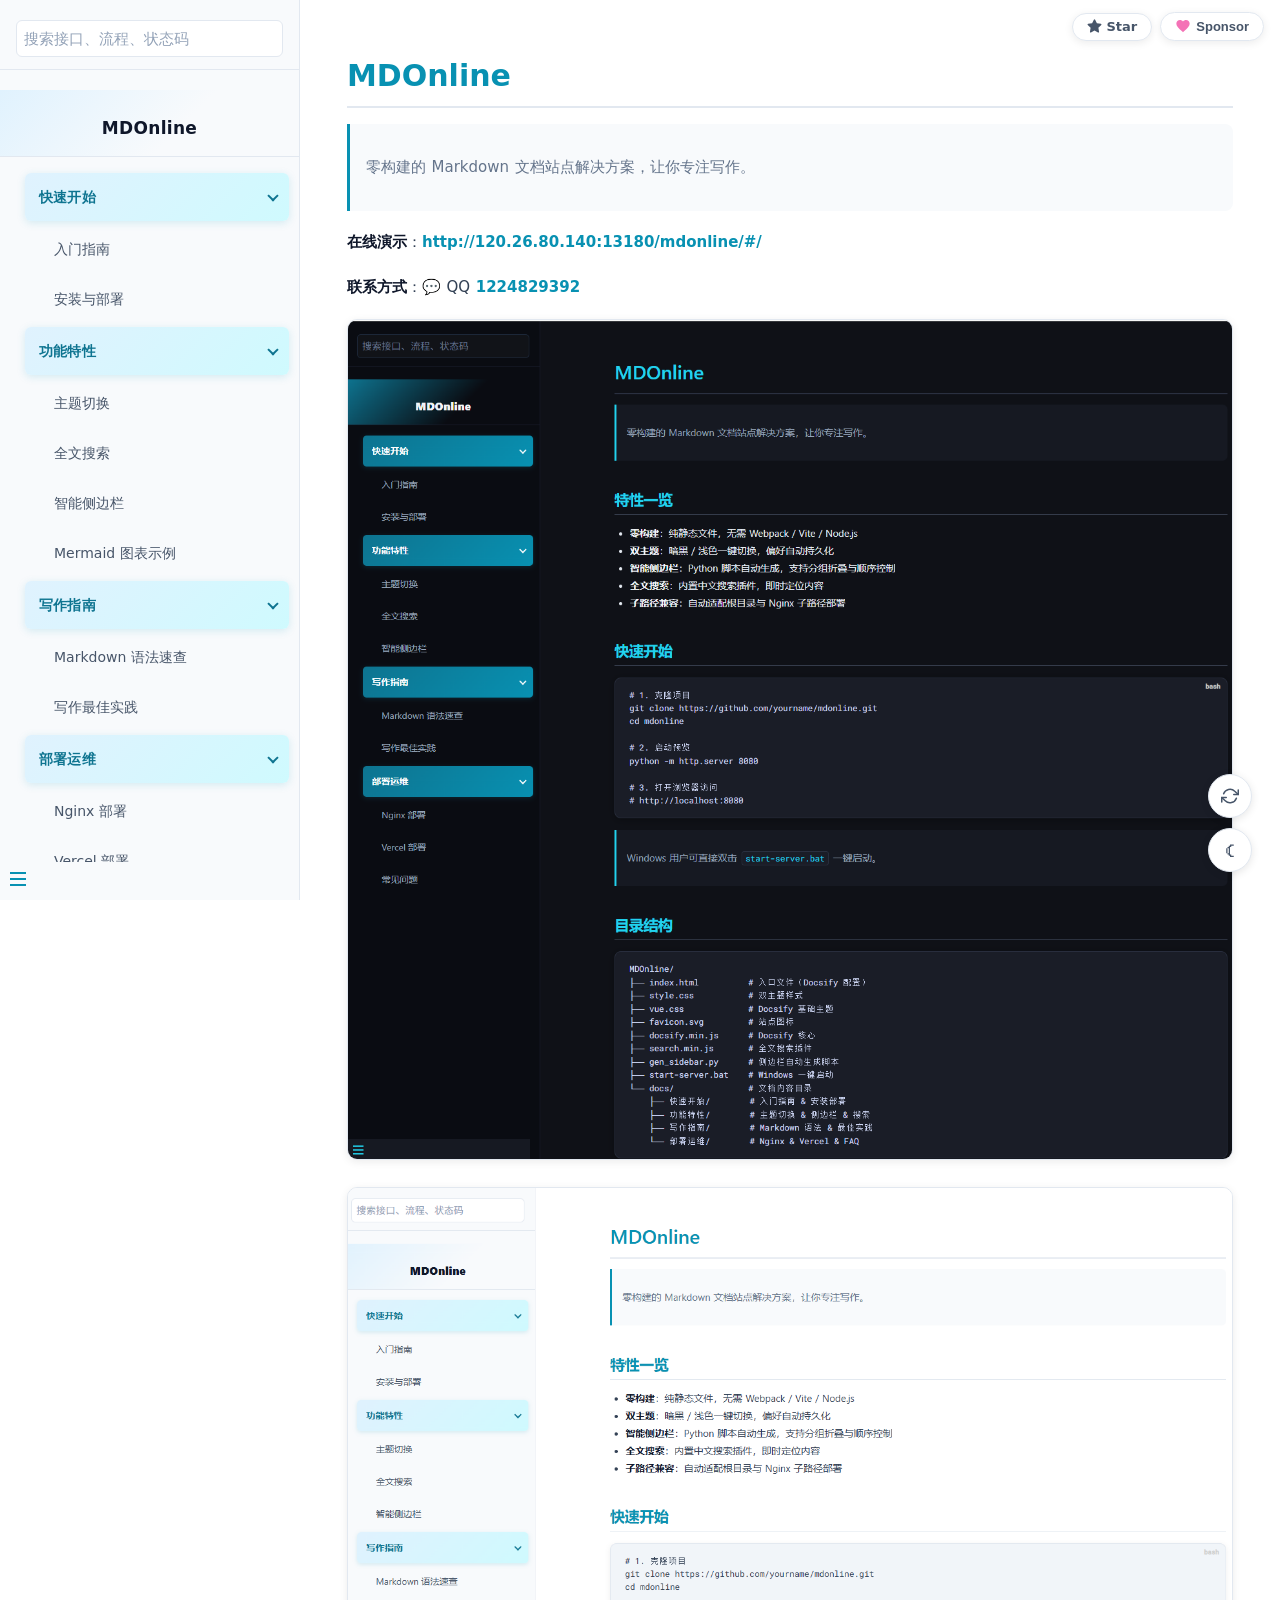
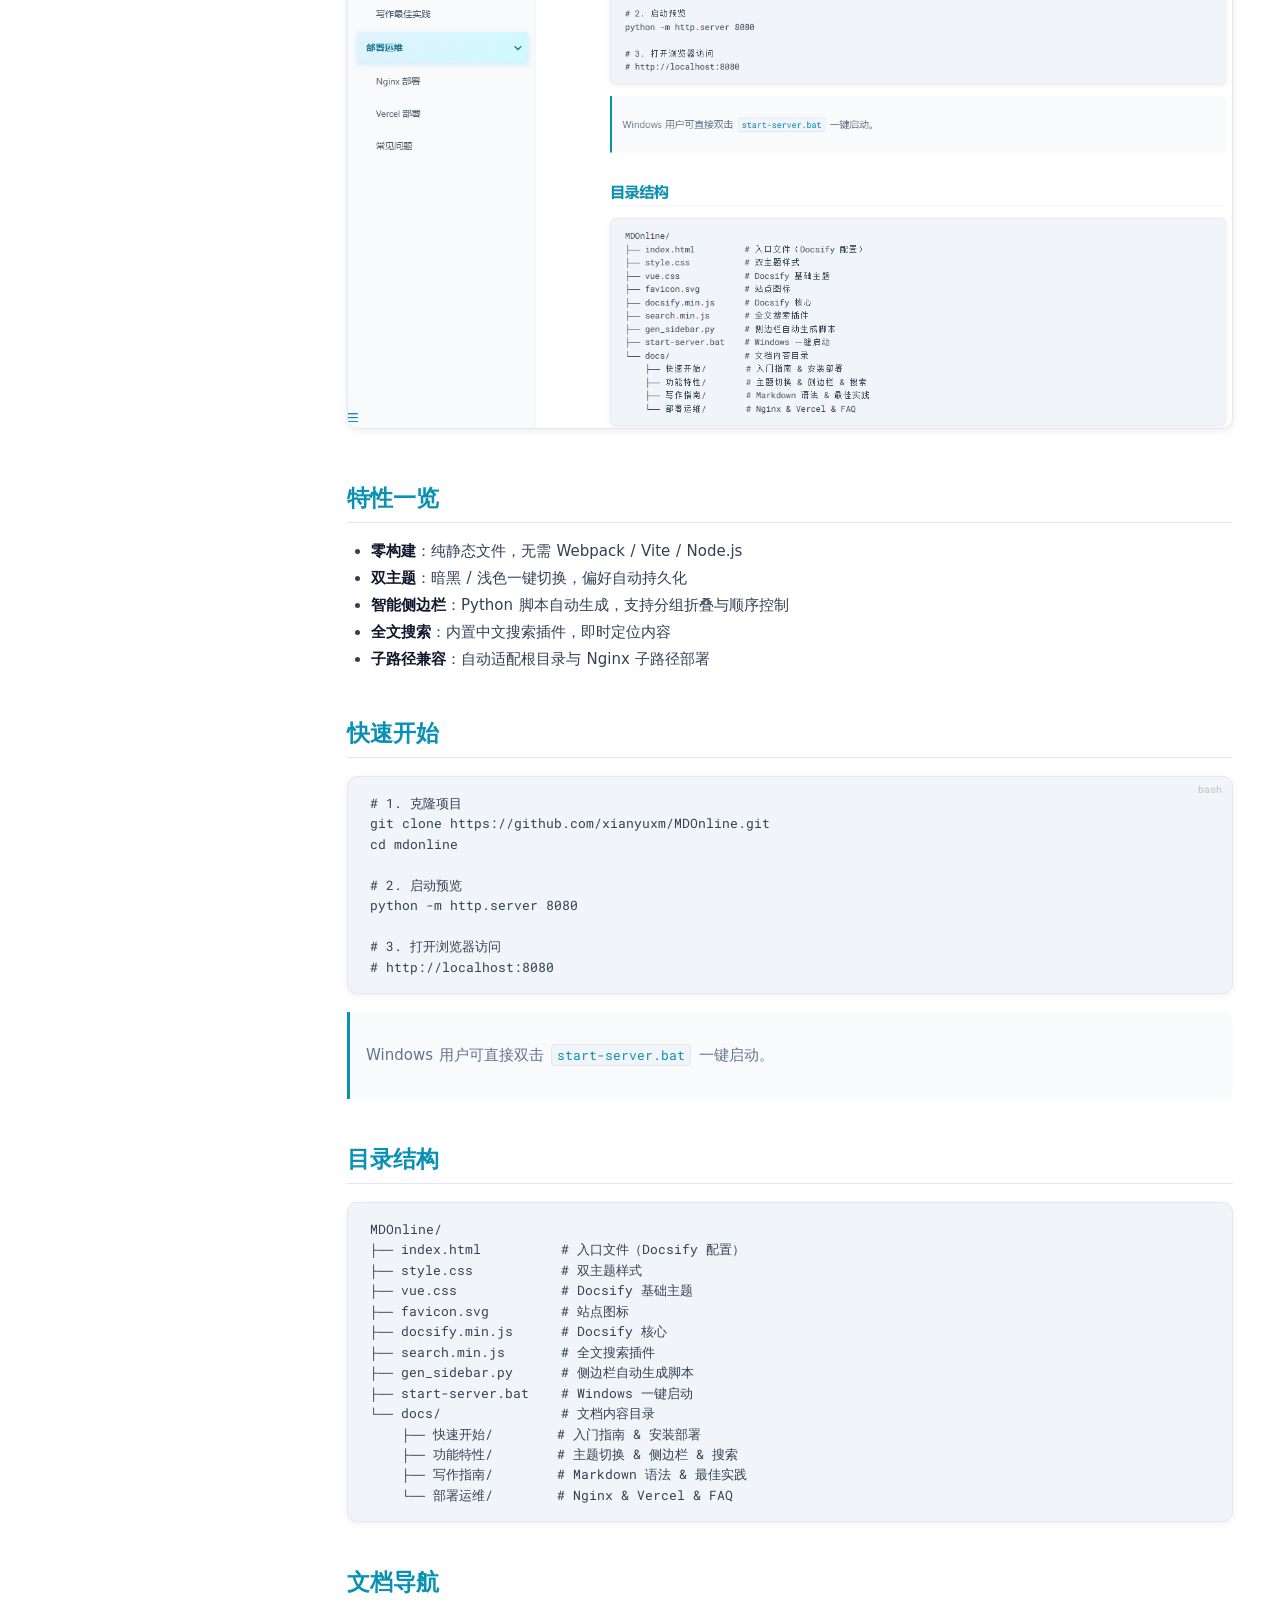
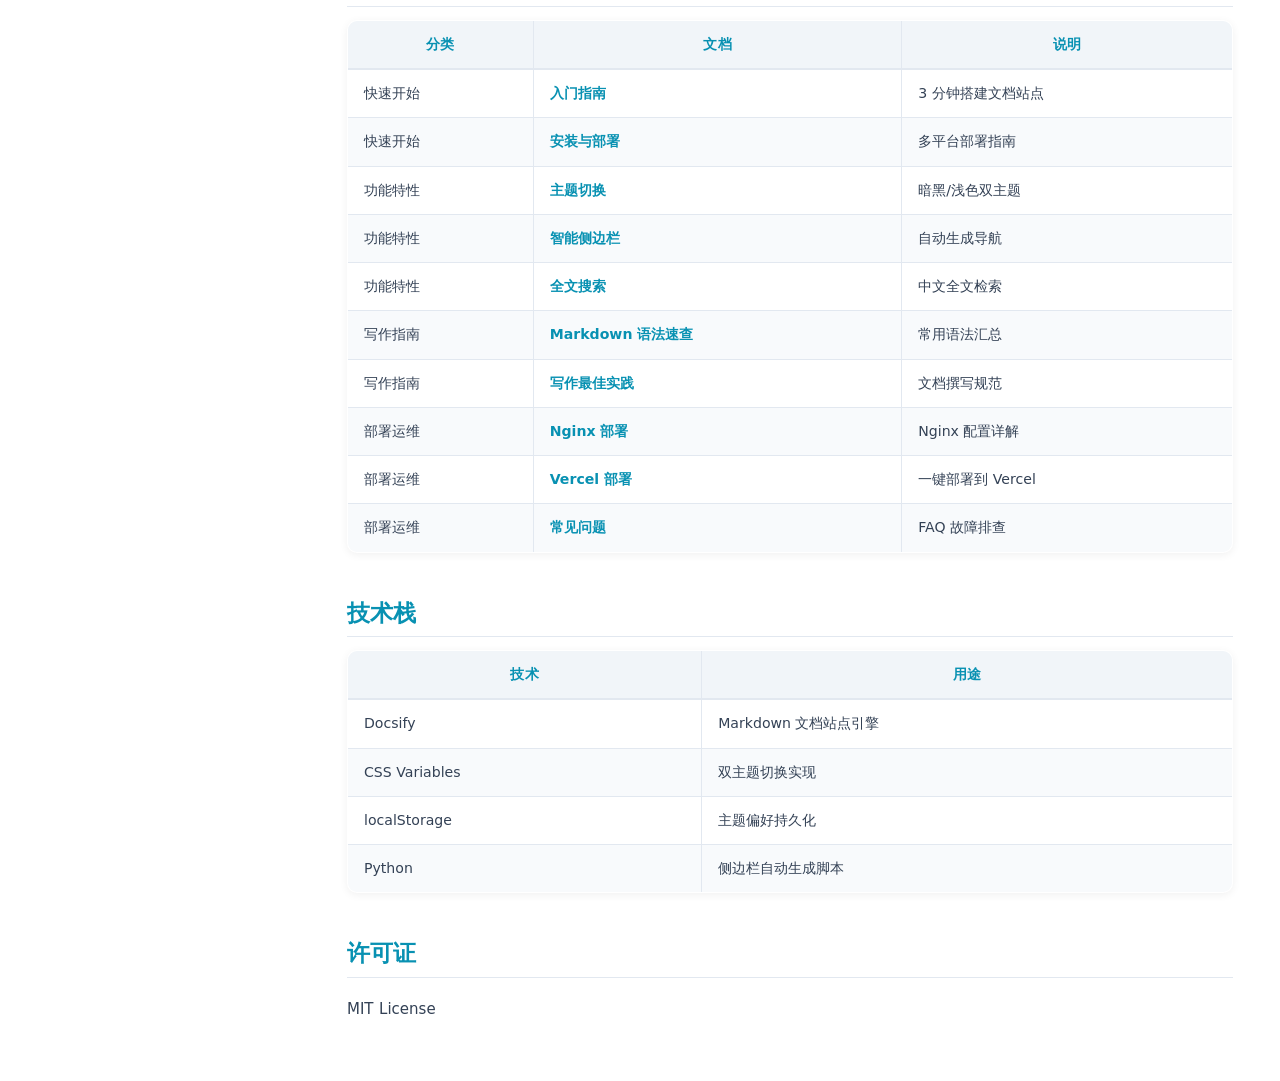
==== commit 1e90da52: "支持mermaid" ====
--- a/index.html
+++ b/index.html
@@ -159,6 +159,9 @@
             document.documentElement.setAttribute('data-theme', theme);
             localStorage.setItem(STORAGE_KEY, theme);
             updateButton(theme);
+            if (window.renderMermaidDiagrams) {
+              window.renderMermaidDiagrams(true);
+            }
           }
           function updateButton(theme) {
             var btn = document.getElementById('theme-toggle');
@@ -188,14 +191,215 @@
           });
         },
 
+        // --- Mermaid diagram renderer ---
+        function mermaidPlugin(hook) {
+          var renderId = 0;
+          var viewer = null;
+          var viewerStage = null;
+          var viewerScale = 1;
+          var viewerX = 0;
+          var viewerY = 0;
+          var isDragging = false;
+          var dragStartX = 0;
+          var dragStartY = 0;
+          var dragOriginX = 0;
+          var dragOriginY = 0;
+
+          function getTheme() {
+            return (document.documentElement.getAttribute('data-theme') || 'light') === 'dark'
+              ? 'dark'
+              : 'default';
+          }
+
+          function updateViewerTransform() {
+            if (!viewerStage) return;
+            viewerStage.style.transform = 'translate(' + viewerX + 'px, ' + viewerY + 'px) scale(' + viewerScale + ')';
+          }
+
+          function resetViewerTransform() {
+            viewerScale = 1;
+            viewerX = 0;
+            viewerY = 0;
+            updateViewerTransform();
+          }
+
+          function closeViewer() {
+            if (viewer) {
+              viewer.classList.remove('open');
+            }
+            isDragging = false;
+          }
+
+          function zoomViewer(delta) {
+            viewerScale = Math.max(0.25, Math.min(5, viewerScale + delta));
+            updateViewerTransform();
+          }
+
+          function ensureViewer() {
+            if (viewer) return;
+
+            viewer = document.createElement('div');
+            viewer.id = 'mermaid-viewer';
+            viewer.innerHTML =
+              '<div class="mermaid-viewer-backdrop"></div>' +
+              '<div class="mermaid-viewer-toolbar">' +
+                '<button class="mermaid-viewer-zoom-out" title="缩小">−</button>' +
+                '<button class="mermaid-viewer-reset" title="重置">1:1</button>' +
+                '<button class="mermaid-viewer-zoom-in" title="放大">+</button>' +
+                '<button class="mermaid-viewer-close" title="关闭">&times;</button>' +
+              '</div>' +
+              '<div class="mermaid-viewer-canvas">' +
+                '<div class="mermaid-viewer-stage"></div>' +
+              '</div>';
+            document.body.appendChild(viewer);
+
+            viewerStage = viewer.querySelector('.mermaid-viewer-stage');
+            viewer.querySelector('.mermaid-viewer-backdrop').addEventListener('click', closeViewer);
+            viewer.querySelector('.mermaid-viewer-close').addEventListener('click', closeViewer);
+            viewer.querySelector('.mermaid-viewer-reset').addEventListener('click', resetViewerTransform);
+            viewer.querySelector('.mermaid-viewer-zoom-in').addEventListener('click', function () { zoomViewer(0.25); });
+            viewer.querySelector('.mermaid-viewer-zoom-out').addEventListener('click', function () { zoomViewer(-0.25); });
+
+            viewer.querySelector('.mermaid-viewer-canvas').addEventListener('wheel', function (event) {
+              event.preventDefault();
+              var nextScale = viewerScale * (event.deltaY < 0 ? 1.12 : 0.88);
+              viewerScale = Math.max(0.25, Math.min(5, nextScale));
+              updateViewerTransform();
+            }, { passive: false });
+
+            viewer.querySelector('.mermaid-viewer-canvas').addEventListener('pointerdown', function (event) {
+              if (event.target.closest('button')) return;
+              isDragging = true;
+              dragStartX = event.clientX;
+              dragStartY = event.clientY;
+              dragOriginX = viewerX;
+              dragOriginY = viewerY;
+              viewer.classList.add('dragging');
+            });
+
+            document.addEventListener('pointermove', function (event) {
+              if (!isDragging) return;
+              viewerX = dragOriginX + event.clientX - dragStartX;
+              viewerY = dragOriginY + event.clientY - dragStartY;
+              updateViewerTransform();
+            });
+
+            document.addEventListener('pointerup', function () {
+              isDragging = false;
+              if (viewer) {
+                viewer.classList.remove('dragging');
+              }
+            });
+
+            document.addEventListener('keydown', function (event) {
+              if (event.key === 'Escape' && viewer.classList.contains('open')) {
+                closeViewer();
+              }
+            });
+          }
+
+          function openViewer(diagram) {
+            var svg = diagram.querySelector('svg');
+            if (!svg) return;
+            ensureViewer();
+            viewerStage.innerHTML = svg.outerHTML;
+            viewer.classList.add('open');
+            resetViewerTransform();
+          }
+
+          function attachZoomButton(diagram) {
+            if (diagram.querySelector('.mermaid-zoom-button')) return;
+            var button = document.createElement('button');
+            button.className = 'mermaid-zoom-button';
+            button.type = 'button';
+            button.title = '放大查看';
+            button.innerHTML = '<svg viewBox="0 0 24 24" width="17" height="17" fill="none" stroke="currentColor" stroke-width="2" stroke-linecap="round" stroke-linejoin="round"><circle cx="11" cy="11" r="8"></circle><path d="m21 21-4.35-4.35"></path><path d="M11 8v6"></path><path d="M8 11h6"></path></svg>';
+            button.addEventListener('click', function () {
+              openViewer(diagram);
+            });
+            diagram.appendChild(button);
+          }
+
+          function resetRenderedDiagrams() {
+            document.querySelectorAll('.mermaid-diagram[data-mermaid-source]').forEach(function (diagram) {
+              var pre = document.createElement('pre');
+              var code = document.createElement('code');
+              pre.setAttribute('data-lang', 'mermaid');
+              code.className = 'lang-mermaid';
+              code.textContent = diagram.getAttribute('data-mermaid-source') || '';
+              pre.appendChild(code);
+              diagram.replaceWith(pre);
+            });
+          }
+
+          function renderMermaidDiagrams(force) {
+            if (!window.mermaid) return;
+            if (force) {
+              resetRenderedDiagrams();
+            }
+
+            window.mermaid.initialize({
+              startOnLoad: false,
+              securityLevel: 'loose',
+              theme: getTheme()
+            });
+
+            document.querySelectorAll('pre[data-lang="mermaid"]:not([data-mermaid-rendered]), code.lang-mermaid:not([data-mermaid-rendered])').forEach(function (node) {
+              var pre = node.tagName.toLowerCase() === 'pre' ? node : node.closest('pre');
+              var code = node.tagName.toLowerCase() === 'code' ? node : (pre && pre.querySelector('code'));
+              if (!code) return;
+
+              var source = code.textContent.trim();
+              if (!source) return;
+
+              if (pre) {
+                pre.dataset.mermaidRendered = 'true';
+              }
+              code.dataset.mermaidRendered = 'true';
+
+              var container = document.createElement('div');
+              container.className = 'mermaid-diagram';
+              container.setAttribute('data-mermaid-source', source);
+              container.textContent = source;
+              if (pre) {
+                pre.replaceWith(container);
+              } else {
+                code.replaceWith(container);
+              }
+
+              var id = 'mermaid-diagram-' + (++renderId);
+              Promise.resolve(window.mermaid.render(id, source))
+                .then(function (result) {
+                  container.innerHTML = result.svg || result;
+                  if (result.bindFunctions) {
+                    result.bindFunctions(container);
+                  }
+                  attachZoomButton(container);
+                })
+                .catch(function (err) {
+                  container.classList.add('mermaid-diagram-error');
+                  container.textContent = 'Mermaid render error: ' + (err && err.message ? err.message : err);
+                });
+            });
+          }
+
+          window.renderMermaidDiagrams = renderMermaidDiagrams;
+          hook.doneEach(function () {
+            renderMermaidDiagrams(false);
+          });
+        },
+
         // --- PDF link interceptor: bypass Docsify hash routing ---
         function pdfLinkPlugin(hook) {
           hook.mounted(function () {
             function currentDocDir() {
+              var basePath = window.$$docsifyBasePath || '/';
               var path = window.location.hash.replace(/^#\/?/, '/') || '/';
               path = path.split(/[?#]/)[0];
-              if (path.endsWith('/')) return path;
-              return path.substring(0, path.lastIndexOf('/') + 1) || '/';
+              if (!path.endsWith('/')) {
+                path = path.substring(0, path.lastIndexOf('/') + 1) || '/';
+              }
+              return new URL(basePath.replace(/\/$/, '/') + path.replace(/^\/+/, ''), window.location.origin).pathname;
             }
 
             function resolveFromCurrentDoc(href) {
@@ -223,7 +427,7 @@
               } else {
                 fileUrl = resolveFromCurrentDoc(href);
               }
-              window.location.href = fileUrl;
+              window.open(fileUrl, '_blank', 'noopener');
             }, true);
           });
         }
@@ -233,6 +437,7 @@
 </head>
 <body>
   <div id="app">\u52a0\u8f7d\u6587\u6863\u4e2d...</div>
+  <script src="https://cdn.jsdelivr.net/npm/mermaid@10/dist/mermaid.min.js"></script>
   <script src="./docsify.min.js"></script>
   <script src="./search.min.js"></script>
 </body>
--- a/style.css
+++ b/style.css
@@ -267,6 +267,53 @@
   padding: 0;
   font-size: 0.88em;
   line-height: 1.6;
+}
+
+.markdown-section .mermaid-diagram {
+  position: relative;
+  overflow-x: auto;
+  margin: 1.5em 0;
+  padding: 1rem;
+  border: 1px solid var(--border-color);
+  border-radius: 10px;
+  background: var(--page-background);
+  text-align: center;
+}
+
+.markdown-section .mermaid-diagram svg {
+  max-width: 100%;
+  height: auto;
+}
+
+.markdown-section .mermaid-diagram-error {
+  color: #fca5a5;
+  text-align: left;
+  white-space: pre-wrap;
+}
+
+.markdown-section .mermaid-zoom-button {
+  position: absolute;
+  top: 10px;
+  right: 10px;
+  z-index: 2;
+  width: 34px;
+  height: 34px;
+  display: inline-flex;
+  align-items: center;
+  justify-content: center;
+  border: 1px solid var(--border-color);
+  border-radius: 50%;
+  background: var(--card-background);
+  color: var(--text-color-secondary);
+  cursor: pointer;
+  box-shadow: 0 2px 10px rgba(0, 0, 0, 0.18);
+  transition: background 0.2s, border-color 0.2s, color 0.2s, box-shadow 0.2s;
+}
+
+.markdown-section .mermaid-zoom-button:hover {
+  color: var(--theme-color);
+  border-color: var(--theme-color);
+  box-shadow: 0 2px 12px rgba(34, 211, 238, 0.25);
 }
 
 /* ── 表格 ── */
@@ -487,6 +534,10 @@
   color: var(--code-theme-text);
 }
 
+[data-theme="light"] .markdown-section .mermaid-diagram-error {
+  color: #b42318;
+}
+
 /* ── 浅色：表格 ── */
 [data-theme="light"] .markdown-section table {
   border-color: #e2e8f0;
@@ -820,6 +871,89 @@
 
 #img-lightbox.open {
   display: flex;
+}
+
+#mermaid-viewer {
+  display: none;
+  position: fixed;
+  inset: 0;
+  z-index: 999999;
+}
+
+#mermaid-viewer.open {
+  display: block;
+}
+
+.mermaid-viewer-backdrop {
+  position: absolute;
+  inset: 0;
+  background: rgba(0, 0, 0, 0.88);
+  backdrop-filter: blur(6px);
+}
+
+.mermaid-viewer-toolbar {
+  position: absolute;
+  top: 18px;
+  right: 22px;
+  z-index: 3;
+  display: flex;
+  gap: 8px;
+}
+
+.mermaid-viewer-toolbar button {
+  min-width: 42px;
+  height: 42px;
+  padding: 0 12px;
+  border: 1px solid rgba(255, 255, 255, 0.22);
+  border-radius: 999px;
+  background: rgba(255, 255, 255, 0.1);
+  color: #ffffff;
+  font-size: 18px;
+  line-height: 1;
+  cursor: pointer;
+  transition: background 0.2s, border-color 0.2s;
+}
+
+.mermaid-viewer-toolbar button:hover {
+  background: rgba(255, 255, 255, 0.2);
+  border-color: rgba(255, 255, 255, 0.4);
+}
+
+.mermaid-viewer-reset {
+  font-size: 13px !important;
+  font-weight: 700;
+}
+
+.mermaid-viewer-canvas {
+  position: absolute;
+  inset: 0;
+  z-index: 2;
+  overflow: hidden;
+  cursor: grab;
+}
+
+#mermaid-viewer.dragging .mermaid-viewer-canvas {
+  cursor: grabbing;
+}
+
+.mermaid-viewer-stage {
+  position: absolute;
+  top: 50%;
+  left: 50%;
+  transform-origin: center center;
+  transition: transform 0.08s ease-out;
+}
+
+#mermaid-viewer.dragging .mermaid-viewer-stage {
+  transition: none;
+}
+
+.mermaid-viewer-stage svg {
+  display: block;
+  max-width: none;
+  max-height: none;
+  background: transparent;
+  transform: translate(-50%, -50%);
 }
 
 .lightbox-overlay {
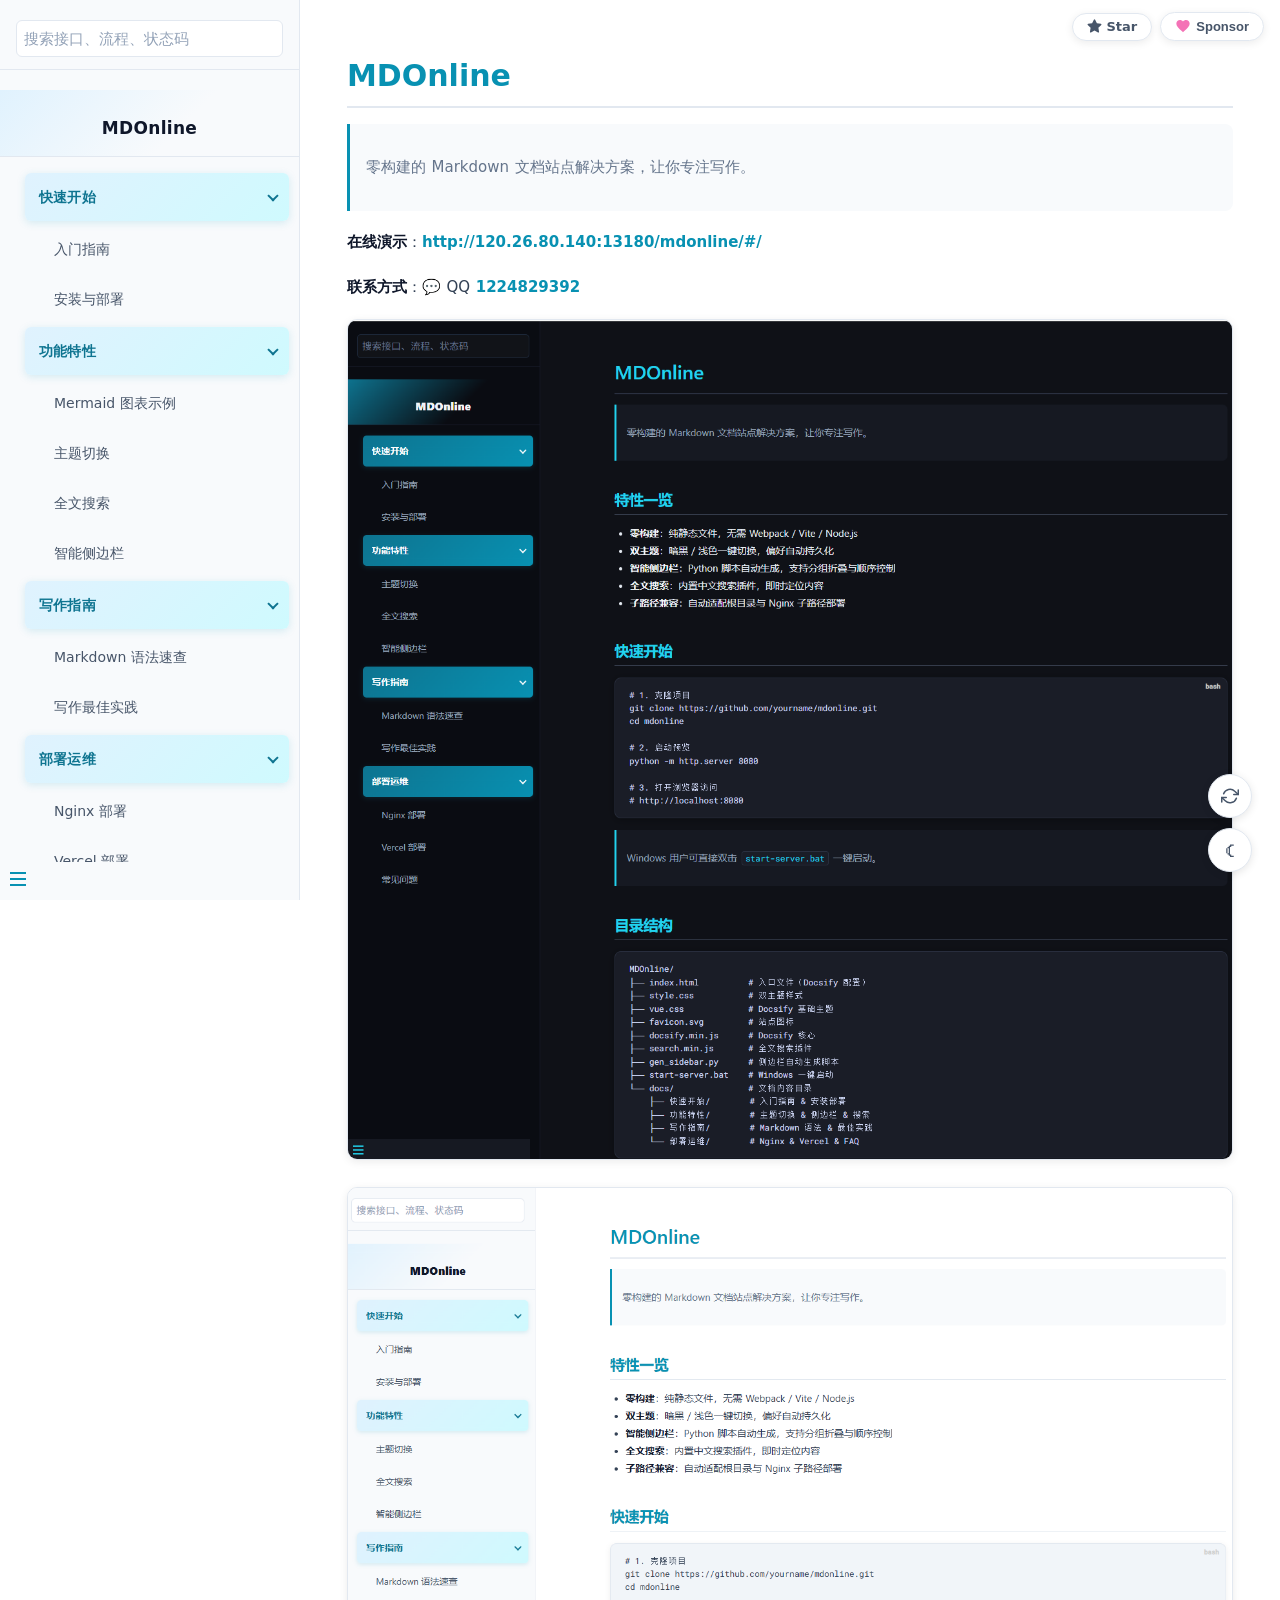
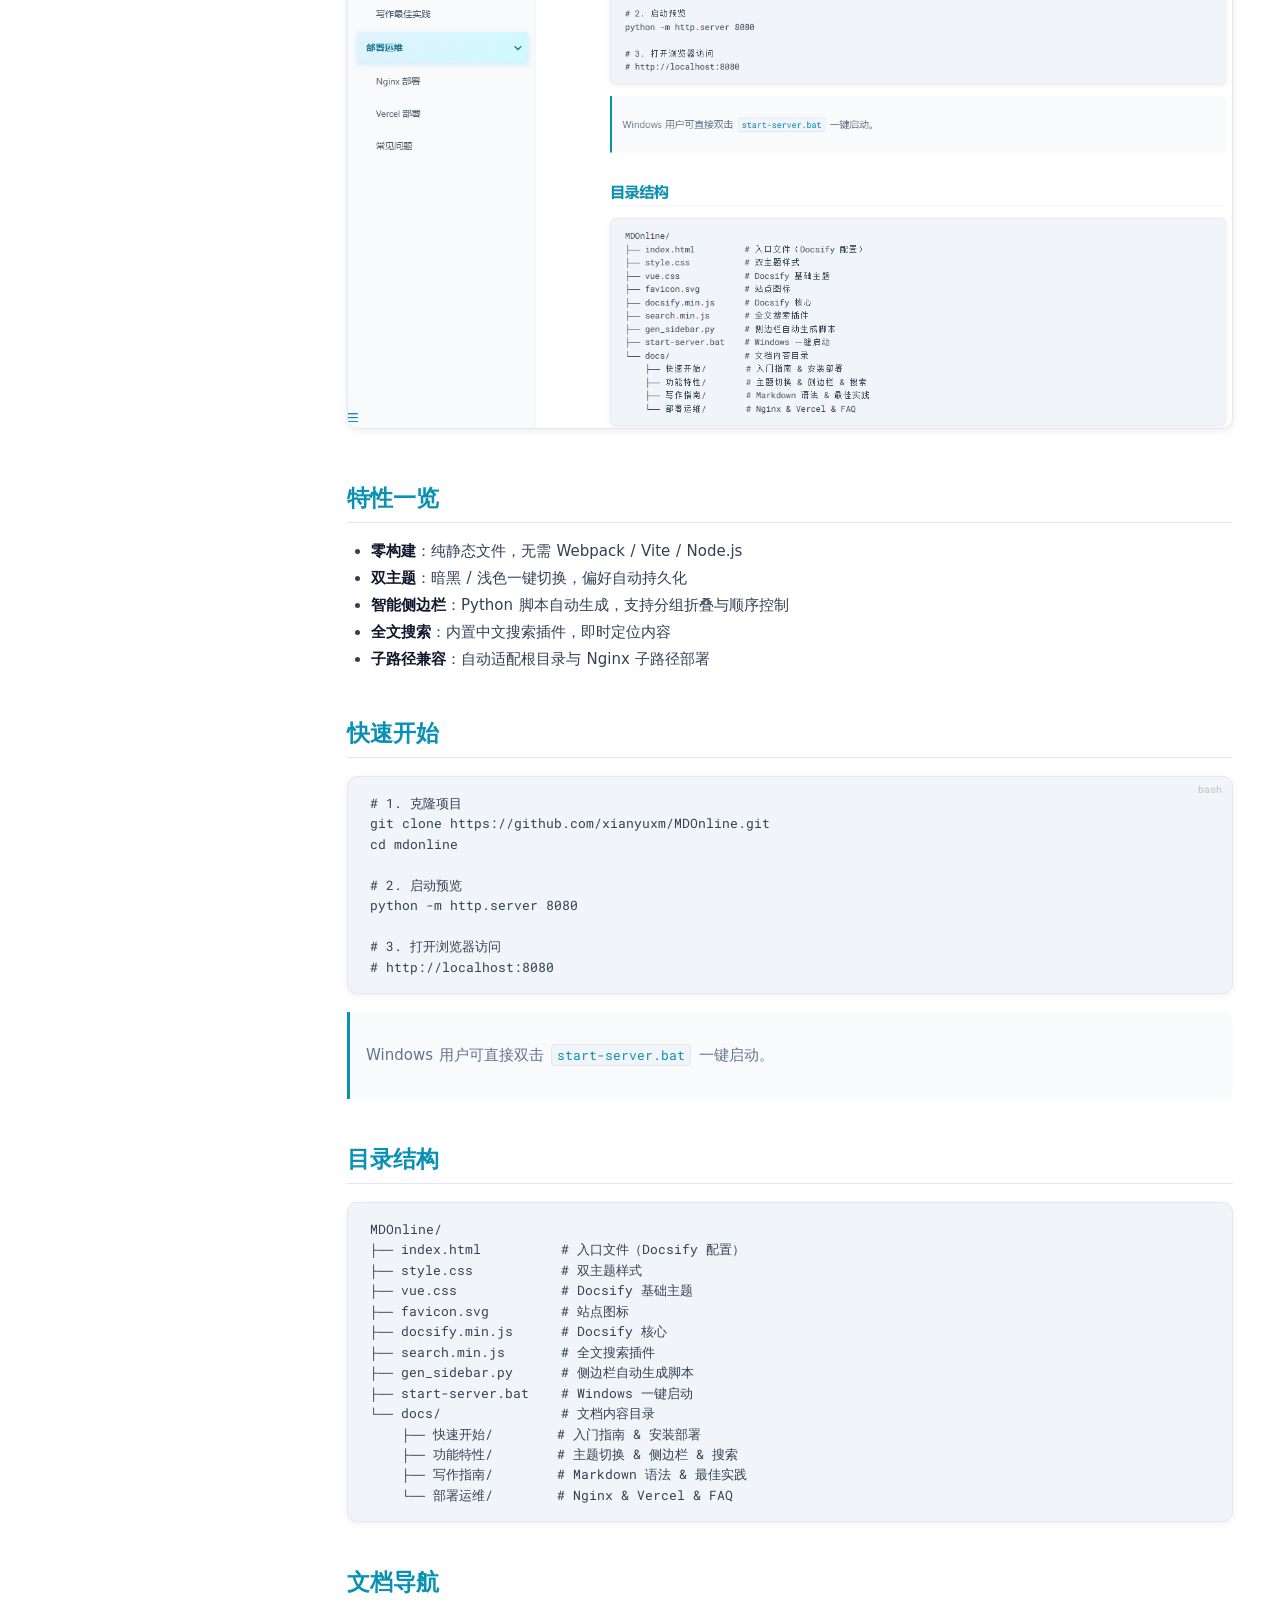
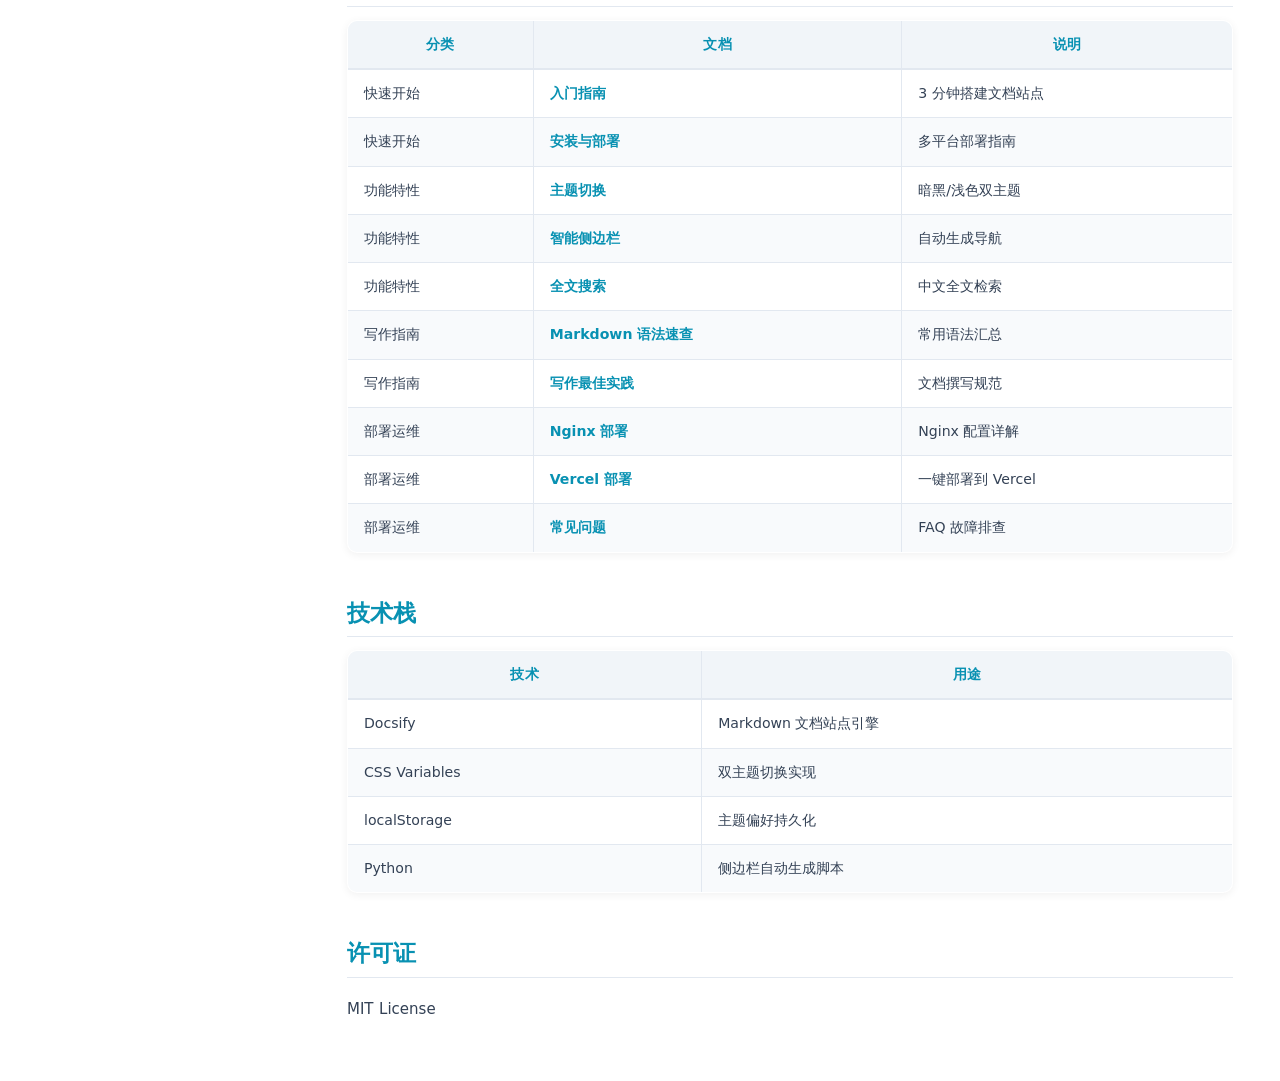
==== commit d20927a6: "放大mermaid后，添加自适应功能" ====
--- a/index.html
+++ b/index.html
@@ -196,7 +196,8 @@
           var renderId = 0;
           var viewer = null;
           var viewerStage = null;
-          var viewerScale = 1;
+          var viewerBaseScale = 1;
+          var viewerUserScale = 1;
           var viewerX = 0;
           var viewerY = 0;
           var isDragging = false;
@@ -211,18 +212,69 @@
               : 'default';
           }
 
-          function updateViewerTransform() {
-            if (!viewerStage) return;
-            viewerStage.style.transform = 'translate(' + viewerX + 'px, ' + viewerY + 'px) scale(' + viewerScale + ')';
-          }
-
-          function resetViewerTransform() {
-            viewerScale = 1;
+          function getMermaidConfig(overrides) {
+            var config = {
+              startOnLoad: false,
+              securityLevel: 'loose',
+              theme: getTheme(),
+              htmlLabels: false
+            };
+            if (overrides) {
+              Object.keys(overrides).forEach(function (key) {
+                config[key] = overrides[key];
+              });
+            }
+            return config;
+          }
+
+          function getSvgNaturalSize(svg) {
+            var viewBox = svg.viewBox && svg.viewBox.baseVal;
+            if (viewBox && viewBox.width && viewBox.height) {
+              return { width: viewBox.width, height: viewBox.height };
+            }
+            return {
+              width: svg.width.baseVal.value || svg.getBoundingClientRect().width,
+              height: svg.height.baseVal.value || svg.getBoundingClientRect().height
+            };
+          }
+
+          function normalizeViewerSvg(svg) {
+            svg.removeAttribute('style');
+            var size = getSvgNaturalSize(svg);
+            if (size.width && size.height) {
+              svg.setAttribute('width', String(size.width));
+              svg.setAttribute('height', String(size.height));
+            }
+            svg.style.maxWidth = 'none';
+            svg.style.maxHeight = 'none';
+          }
+
+          function fitViewerToViewport() {
+            var svg = viewerStage && viewerStage.querySelector('svg');
+            if (!svg) return;
+            var size = getSvgNaturalSize(svg);
+            var maxW = window.innerWidth * 0.9;
+            var maxH = window.innerHeight * 0.85;
+            viewerBaseScale = Math.min(maxW / size.width, maxH / size.height);
+            if (!isFinite(viewerBaseScale) || viewerBaseScale <= 0) {
+              viewerBaseScale = 1;
+            }
+            viewerUserScale = 1;
             viewerX = 0;
             viewerY = 0;
             updateViewerTransform();
           }
 
+          function updateViewerTransform() {
+            if (!viewerStage) return;
+            var scale = viewerBaseScale * viewerUserScale;
+            viewerStage.style.transform = 'translate(' + viewerX + 'px, ' + viewerY + 'px) scale(' + scale + ')';
+          }
+
+          function resetViewerTransform() {
+            fitViewerToViewport();
+          }
+
           function closeViewer() {
             if (viewer) {
               viewer.classList.remove('open');
@@ -231,7 +283,7 @@
           }
 
           function zoomViewer(delta) {
-            viewerScale = Math.max(0.25, Math.min(5, viewerScale + delta));
+            viewerUserScale = Math.max(0.25, Math.min(5, viewerUserScale + delta));
             updateViewerTransform();
           }
 
@@ -244,7 +296,7 @@
               '<div class="mermaid-viewer-backdrop"></div>' +
               '<div class="mermaid-viewer-toolbar">' +
                 '<button class="mermaid-viewer-zoom-out" title="缩小">−</button>' +
-                '<button class="mermaid-viewer-reset" title="重置">1:1</button>' +
+                '<button class="mermaid-viewer-reset" title="适应屏幕">适应</button>' +
                 '<button class="mermaid-viewer-zoom-in" title="放大">+</button>' +
                 '<button class="mermaid-viewer-close" title="关闭">&times;</button>' +
               '</div>' +
@@ -262,8 +314,8 @@
 
             viewer.querySelector('.mermaid-viewer-canvas').addEventListener('wheel', function (event) {
               event.preventDefault();
-              var nextScale = viewerScale * (event.deltaY < 0 ? 1.12 : 0.88);
-              viewerScale = Math.max(0.25, Math.min(5, nextScale));
+              var nextScale = viewerUserScale * (event.deltaY < 0 ? 1.12 : 0.88);
+              viewerUserScale = Math.max(0.25, Math.min(5, nextScale));
               updateViewerTransform();
             }, { passive: false });
 
@@ -298,13 +350,49 @@
             });
           }
 
+          function mountViewerSvg(svgHtml, bindFunctions) {
+            viewerStage.innerHTML = svgHtml;
+            var svg = viewerStage.querySelector('svg');
+            if (!svg) return;
+            if (bindFunctions) {
+              bindFunctions(viewerStage);
+            }
+            normalizeViewerSvg(svg);
+            fitViewerToViewport();
+          }
+
           function openViewer(diagram) {
-            var svg = diagram.querySelector('svg');
-            if (!svg) return;
+            var source = diagram.getAttribute('data-mermaid-source');
+            var inlineSvg = diagram.querySelector('svg');
+            if (!source && !inlineSvg) return;
+
             ensureViewer();
-            viewerStage.innerHTML = svg.outerHTML;
-            viewer.classList.add('open');
-            resetViewerTransform();
+            viewer.classList.remove('open');
+            viewerStage.innerHTML = '';
+
+            if (source && window.mermaid) {
+              window.mermaid.initialize(getMermaidConfig({ useMaxWidth: false }));
+              var id = 'mermaid-viewer-' + (++renderId);
+              Promise.resolve(window.mermaid.render(id, source))
+                .then(function (result) {
+                  mountViewerSvg(result.svg || result, result.bindFunctions);
+                  viewer.classList.add('open');
+                  window.mermaid.initialize(getMermaidConfig({ useMaxWidth: true }));
+                })
+                .catch(function () {
+                  if (inlineSvg) {
+                    mountViewerSvg(inlineSvg.outerHTML);
+                    viewer.classList.add('open');
+                  }
+                  window.mermaid.initialize(getMermaidConfig({ useMaxWidth: true }));
+                });
+              return;
+            }
+
+            if (inlineSvg) {
+              mountViewerSvg(inlineSvg.outerHTML);
+              viewer.classList.add('open');
+            }
           }
 
           function attachZoomButton(diagram) {
@@ -338,11 +426,7 @@
               resetRenderedDiagrams();
             }
 
-            window.mermaid.initialize({
-              startOnLoad: false,
-              securityLevel: 'loose',
-              theme: getTheme()
-            });
+            window.mermaid.initialize(getMermaidConfig({ useMaxWidth: true }));
 
             document.querySelectorAll('pre[data-lang="mermaid"]:not([data-mermaid-rendered]), code.lang-mermaid:not([data-mermaid-rendered])').forEach(function (node) {
               var pre = node.tagName.toLowerCase() === 'pre' ? node : node.closest('pre');
--- a/style.css
+++ b/style.css
@@ -16,6 +16,7 @@
   --code-theme-text: #cdd6f4;
   --border-color: #2a3040;
   --accent-glow: rgba(34, 211, 238, 0.15);
+  --mermaid-viewer-background: #0f1117;
 }
 
 /* ── 全局 ── */
@@ -433,6 +434,7 @@
   --code-theme-text: #334155;
   --border-color: #e2e8f0;
   --accent-glow: rgba(8, 145, 178, 0.12);
+  --mermaid-viewer-background: #eef2f6;
 }
 
 /* ── 浅色：全局 ── */
@@ -887,8 +889,7 @@
 .mermaid-viewer-backdrop {
   position: absolute;
   inset: 0;
-  background: rgba(0, 0, 0, 0.88);
-  backdrop-filter: blur(6px);
+  background: var(--mermaid-viewer-background);
 }
 
 .mermaid-viewer-toolbar {
@@ -924,6 +925,19 @@
   font-weight: 700;
 }
 
+[data-theme="light"] .mermaid-viewer-toolbar button {
+  border-color: rgba(15, 23, 42, 0.14);
+  background: rgba(255, 255, 255, 0.92);
+  color: #334155;
+  box-shadow: 0 1px 4px rgba(15, 23, 42, 0.08);
+}
+
+[data-theme="light"] .mermaid-viewer-toolbar button:hover {
+  background: #ffffff;
+  border-color: var(--theme-color);
+  color: var(--theme-color);
+}
+
 .mermaid-viewer-canvas {
   position: absolute;
   inset: 0;
@@ -954,6 +968,8 @@
   max-height: none;
   background: transparent;
   transform: translate(-50%, -50%);
+  text-rendering: geometricPrecision;
+  shape-rendering: geometricPrecision;
 }
 
 .lightbox-overlay {
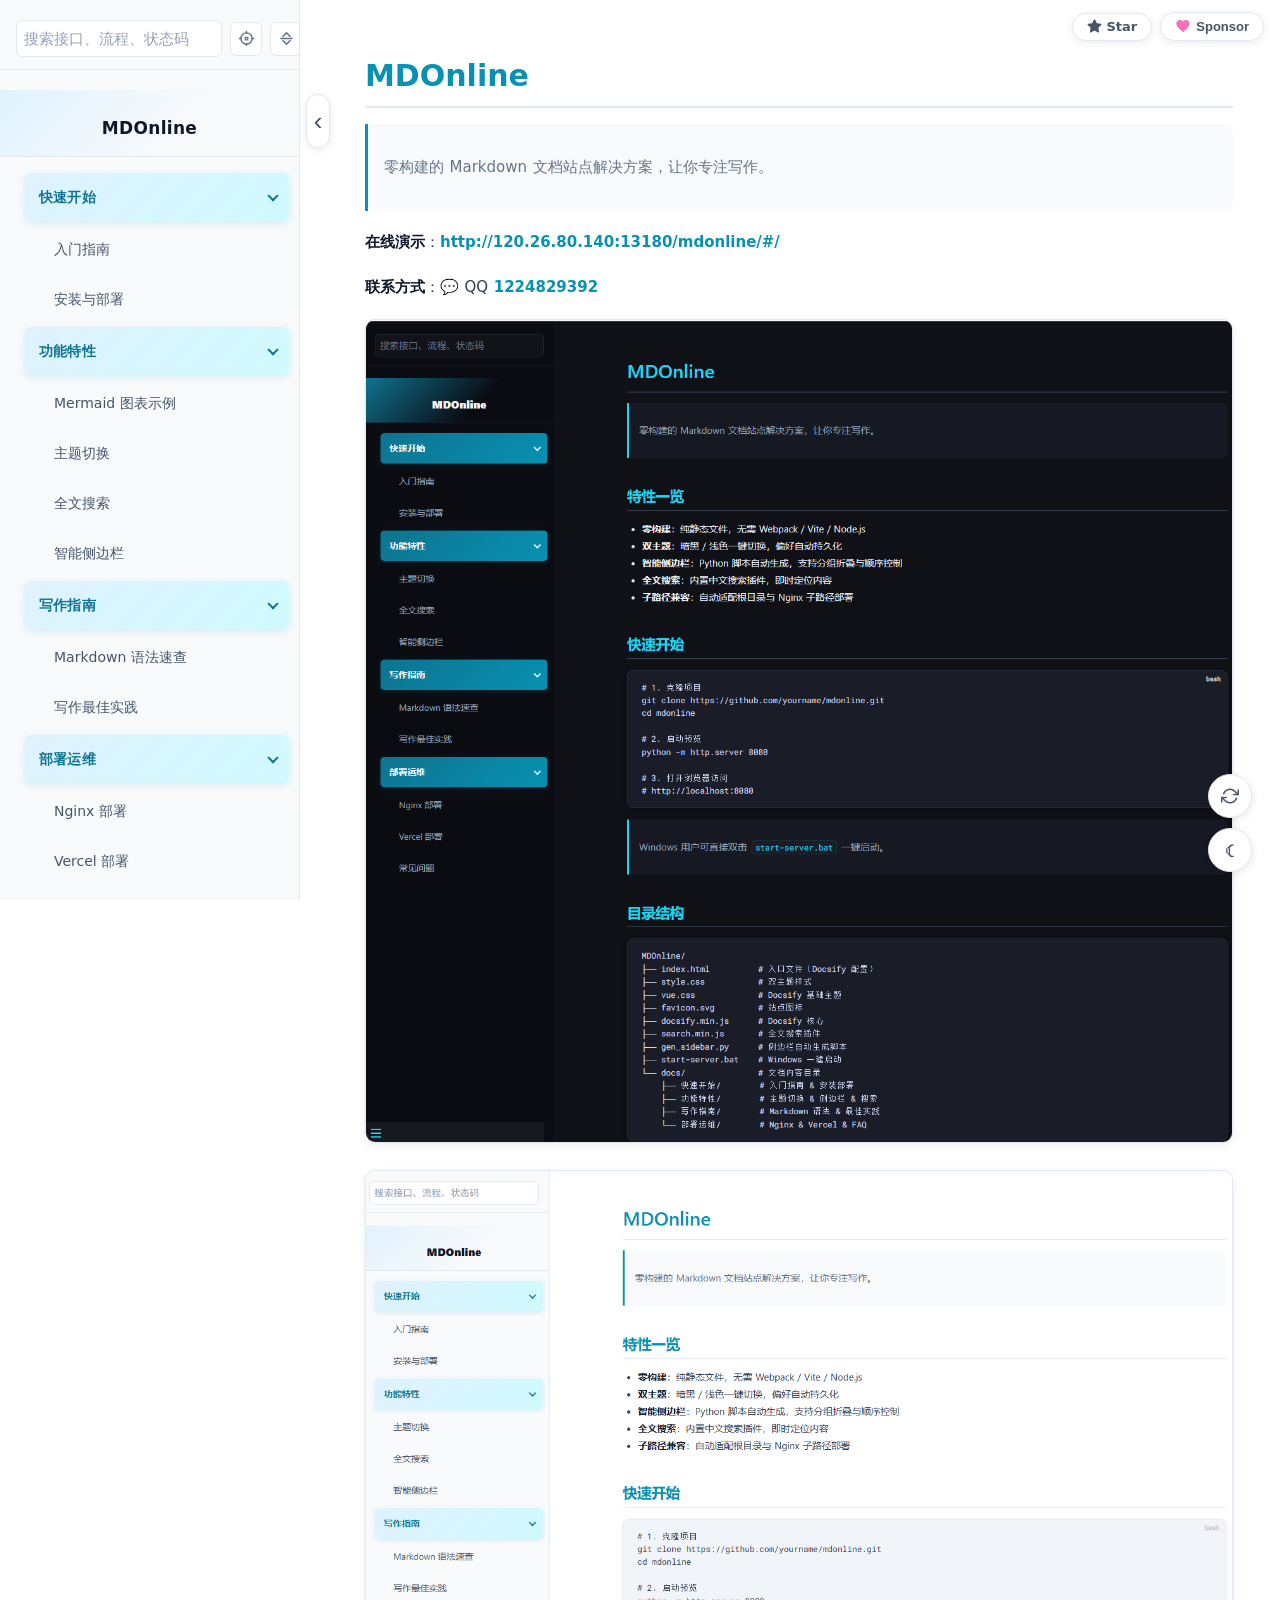
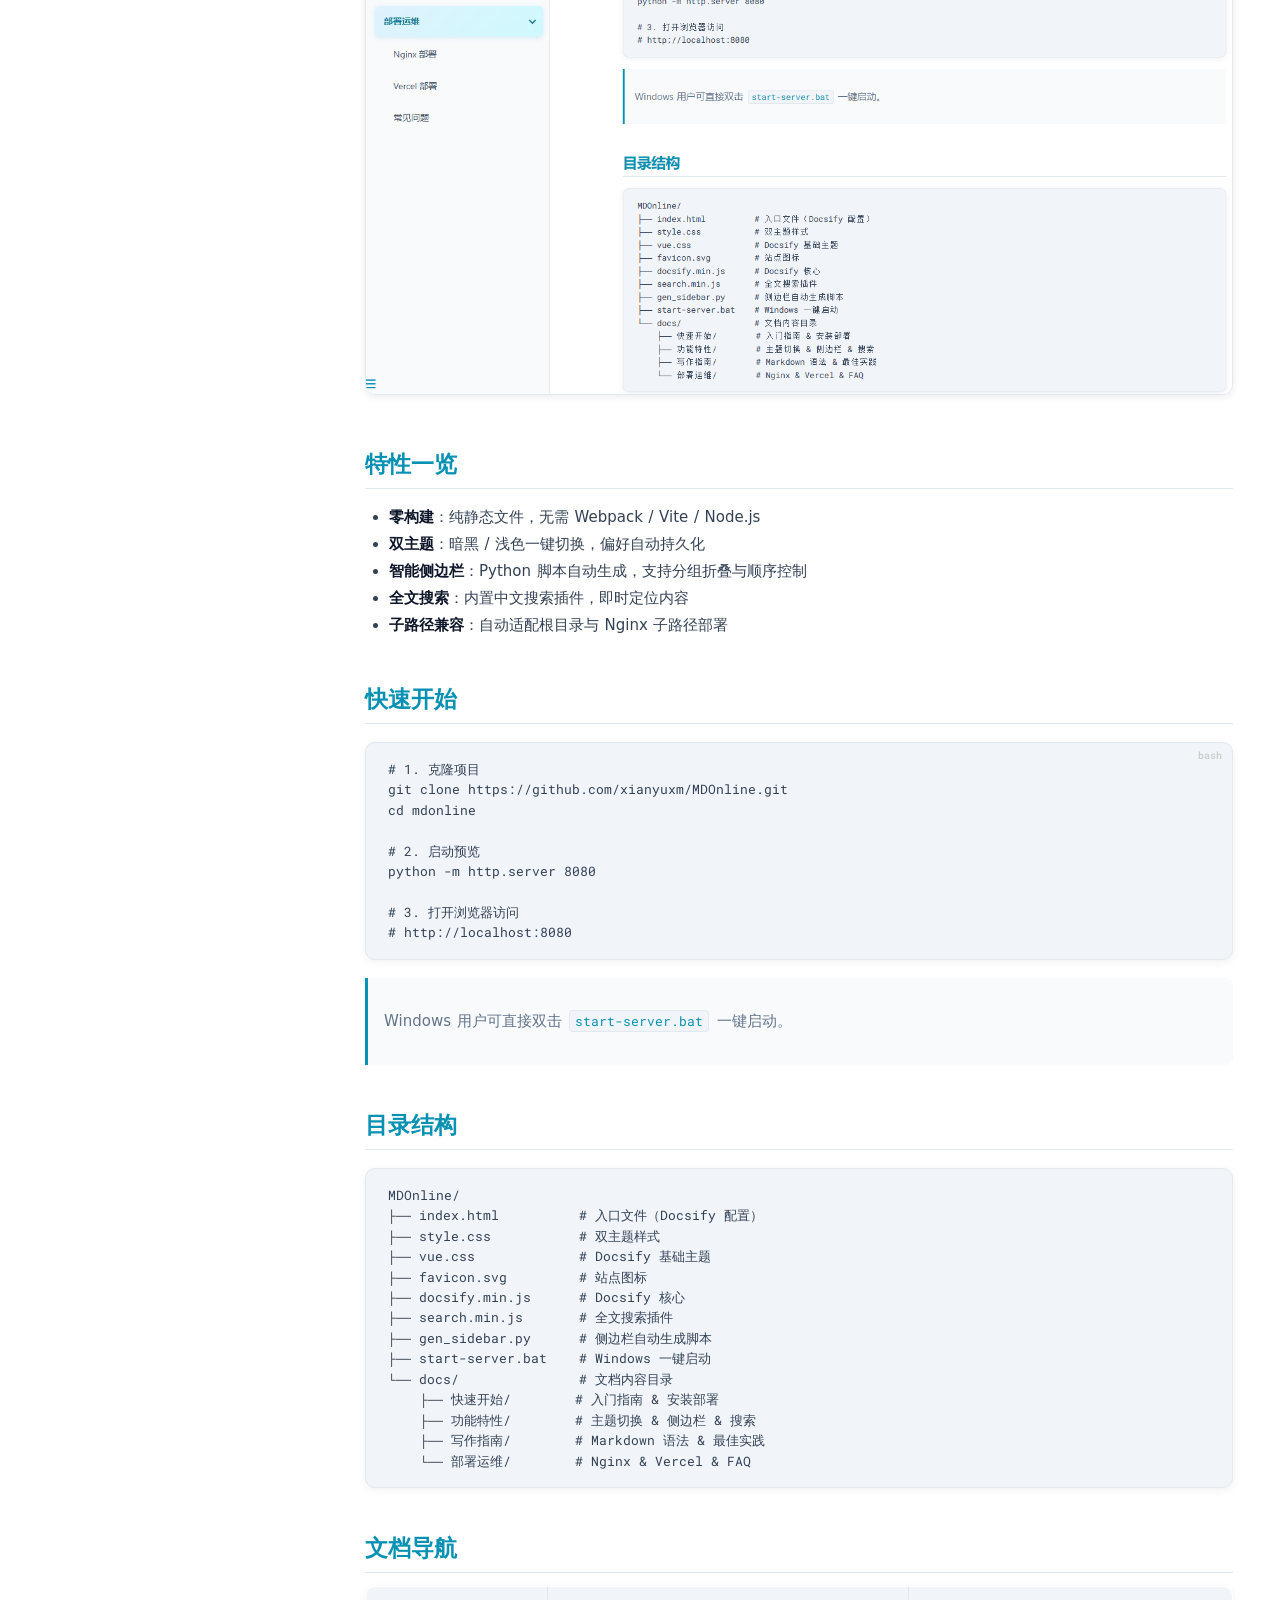
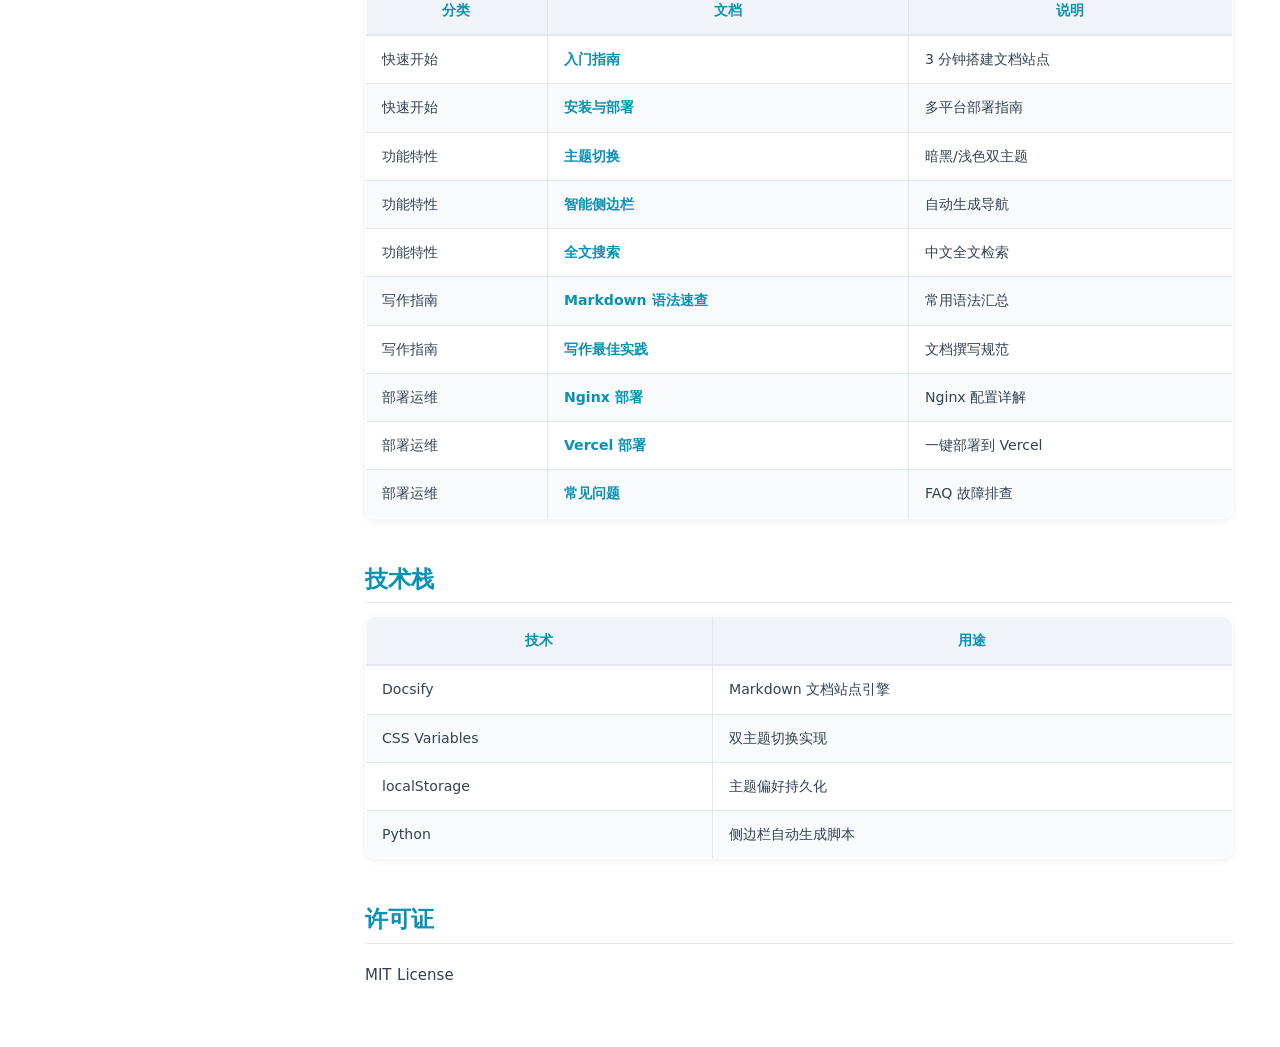
==== commit 0f22225d: "添加定位当前页和收缩功能" ====
--- a/index.html
+++ b/index.html
@@ -32,26 +32,290 @@
       },
       plugins: [
         function collapsibleSidebar(hook) {
+          var STORAGE_KEY = 'docsify-sidebar-groups';
+          var delegated = false;
+
+          function groupKey(trigger) {
+            return (trigger.textContent || '').trim();
+          }
+
+          function readState() {
+            try {
+              return JSON.parse(localStorage.getItem(STORAGE_KEY) || '{}');
+            } catch (e) {
+              return {};
+            }
+          }
+
+          function writeState(state) {
+            localStorage.setItem(STORAGE_KEY, JSON.stringify(state));
+          }
+
+          function ensureTrigger(item, childList) {
+            var trigger = item.querySelector(':scope > p, :scope > a');
+            if (trigger) return trigger;
+
+            var textNodes = [];
+            item.childNodes.forEach(function (node) {
+              if (node === childList) return;
+              if (node.nodeType === Node.TEXT_NODE && node.textContent.trim()) {
+                textNodes.push(node);
+              }
+            });
+            if (!textNodes.length) return null;
+
+            trigger = document.createElement('p');
+            trigger.textContent = textNodes.map(function (node) {
+              return node.textContent.trim();
+            }).join(' ');
+            item.insertBefore(trigger, childList);
+            textNodes.forEach(function (node) {
+              node.parentNode.removeChild(node);
+            });
+            return trigger;
+          }
+
+          function toggleGroup(trigger) {
+            var item = trigger && trigger.parentElement;
+            if (!item) return;
+            var state = readState();
+            item.classList.toggle('sidebar-group-collapsed');
+            state[groupKey(trigger)] = item.classList.contains('sidebar-group-collapsed');
+            writeState(state);
+          }
+
+          function bindDelegatedToggle() {
+            if (delegated) return;
+            delegated = true;
+            document.addEventListener('click', function (event) {
+              var trigger = event.target.closest('.sidebar-collapse-trigger');
+              var nav = document.querySelector('.sidebar-nav');
+              if (!trigger || !nav || !nav.contains(trigger)) return;
+              event.preventDefault();
+              event.stopPropagation();
+              toggleGroup(trigger);
+            }, true);
+            document.addEventListener('keydown', function (event) {
+              var trigger = event.target.closest && event.target.closest('.sidebar-collapse-trigger');
+              var nav = document.querySelector('.sidebar-nav');
+              if (!trigger || !nav || !nav.contains(trigger)) return;
+              if (event.key !== 'Enter' && event.key !== ' ') return;
+              event.preventDefault();
+              event.stopPropagation();
+              toggleGroup(trigger);
+            }, true);
+          }
+
           hook.doneEach(function () {
+            bindDelegatedToggle();
+            var savedState = readState();
             document.querySelectorAll('.sidebar-nav li').forEach(function (item) {
               var childList = item.querySelector(':scope > ul');
-              var trigger = item.querySelector(':scope > p, :scope > a');
-              if (!childList || !trigger || trigger.dataset.collapseBound === 'true') { return; }
-              trigger.dataset.collapseBound = 'true';
+              var trigger = childList && ensureTrigger(item, childList);
+              if (!childList || !trigger) { return; }
               trigger.classList.add('sidebar-collapse-trigger');
               trigger.setAttribute('role', 'button');
               trigger.setAttribute('tabindex', '0');
-              trigger.addEventListener('click', function (event) {
+              if (savedState[groupKey(trigger)] === true) {
+                item.classList.add('sidebar-group-collapsed');
+              }
+            });
+          });
+        },
+
+        // --- IDEA-style sidebar pin/collapse + locate current page ---
+        function sidebarDockPlugin(hook) {
+          var COLLAPSE_KEY = 'docsify-sidebar-rail-collapsed';
+          var dockReady = false;
+
+          function isMobile() {
+            return window.matchMedia('(max-width: 768px)').matches;
+          }
+
+          function getActiveLink() {
+            return document.querySelector('.sidebar-nav li.active > a[href]');
+          }
+
+          function getActiveGroup(activeLink) {
+            var node = activeLink && activeLink.parentElement;
+            while (node && node.matches && node.matches('li')) {
+              if (node.querySelector(':scope > .sidebar-collapse-trigger')) {
+                return node;
+              }
+              var parentList = node.parentElement;
+              node = parentList && parentList.closest('li');
+            }
+            return null;
+          }
+
+          function getActiveGroupName() {
+            var activeLink = getActiveLink();
+            var group = getActiveGroup(activeLink);
+            var trigger = group && group.querySelector(':scope > .sidebar-collapse-trigger');
+            return trigger ? (trigger.textContent || '').trim() : '目录';
+          }
+
+          function readGroupState() {
+            try {
+              return JSON.parse(localStorage.getItem('docsify-sidebar-groups') || '{}');
+            } catch (e) {
+              return {};
+            }
+          }
+
+          function writeGroupState(state) {
+            localStorage.setItem('docsify-sidebar-groups', JSON.stringify(state));
+          }
+
+          function updateRailLabel() {
+            var label = document.getElementById('sidebar-rail-label');
+            if (label) {
+              label.textContent = getActiveGroupName();
+              label.title = '当前分组：' + getActiveGroupName();
+            }
+          }
+
+          function setCollapsed(collapsed) {
+            if (isMobile()) {
+              document.body.classList.remove('sidebar-rail-collapsed');
+              return;
+            }
+            document.body.classList.toggle('sidebar-rail-collapsed', collapsed);
+            localStorage.setItem(COLLAPSE_KEY, collapsed ? 'true' : 'false');
+            var toggle = document.getElementById('sidebar-dock-toggle');
+            if (toggle) {
+              toggle.title = collapsed ? '展开导航' : '收起导航';
+              toggle.setAttribute('aria-label', collapsed ? '展开导航' : '收起导航');
+            }
+          }
+
+          function expandActiveGroup(activeLink) {
+            var state = readGroupState();
+            var node = activeLink && activeLink.parentElement;
+            while (node && node.matches && node.matches('li')) {
+              var trigger = node.querySelector(':scope > .sidebar-collapse-trigger');
+              if (trigger) {
+                node.classList.remove('sidebar-group-collapsed');
+                state[(trigger.textContent || '').trim()] = false;
+              }
+              var parentList = node.parentElement;
+              node = parentList && parentList.closest('li');
+            }
+            writeGroupState(state);
+          }
+
+          function collapseAllGroups() {
+            var state = readGroupState();
+            document.querySelectorAll('.sidebar-nav li').forEach(function (item) {
+              var childList = item.querySelector(':scope > ul');
+              var trigger = item.querySelector(':scope > .sidebar-collapse-trigger');
+              if (!childList || !trigger) return;
+              item.classList.add('sidebar-group-collapsed');
+              state[(trigger.textContent || '').trim()] = true;
+            });
+            writeGroupState(state);
+            updateRailLabel();
+          }
+
+          function locateCurrentPage(flash) {
+            var activeLink = getActiveLink();
+            if (!activeLink) {
+              updateRailLabel();
+              return;
+            }
+            expandActiveGroup(activeLink);
+            if (!document.body.classList.contains('sidebar-rail-collapsed')) {
+              activeLink.scrollIntoView({ block: 'center', behavior: 'smooth' });
+            }
+            if (flash) {
+              activeLink.classList.remove('sidebar-current-flash');
+              window.setTimeout(function () {
+                activeLink.classList.add('sidebar-current-flash');
+              }, 40);
+            }
+            updateRailLabel();
+          }
+
+          function ensureDockControls() {
+            if (dockReady) return;
+            dockReady = true;
+
+            var toggle = document.createElement('button');
+            toggle.id = 'sidebar-dock-toggle';
+            toggle.type = 'button';
+            toggle.title = '收起导航';
+            toggle.setAttribute('aria-label', '收起导航');
+            document.body.appendChild(toggle);
+            toggle.addEventListener('click', function () {
+              setCollapsed(!document.body.classList.contains('sidebar-rail-collapsed'));
+            });
+
+            var rail = document.createElement('div');
+            rail.id = 'sidebar-rail';
+            rail.innerHTML =
+              '<button id="sidebar-rail-open" type="button" title="展开导航" aria-label="展开导航">☰</button>' +
+              '<button id="sidebar-rail-label" type="button" title="当前分组">目录</button>';
+            document.body.appendChild(rail);
+
+            rail.querySelector('#sidebar-rail-open').addEventListener('click', function () {
+              setCollapsed(false);
+            });
+            rail.querySelector('#sidebar-rail-label').addEventListener('click', function () {
+              setCollapsed(false);
+              window.setTimeout(function () { locateCurrentPage(true); }, 240);
+            });
+          }
+
+          function ensureSidebarToolButtons() {
+            var searchWrap = document.querySelector('.sidebar .search .input-wrap');
+            if (!searchWrap) return;
+
+            if (!document.getElementById('sidebar-locate-current')) {
+              var locateBtn = document.createElement('button');
+              locateBtn.id = 'sidebar-locate-current';
+              locateBtn.type = 'button';
+              locateBtn.title = '定位当前页';
+              locateBtn.setAttribute('aria-label', '定位当前页');
+              locateBtn.innerHTML = '<svg viewBox="0 0 24 24" width="17" height="17" fill="none" stroke="currentColor" stroke-width="2" stroke-linecap="round" stroke-linejoin="round"><circle cx="12" cy="12" r="8"></circle><circle cx="12" cy="12" r="2"></circle><path d="M12 2v3"></path><path d="M12 19v3"></path><path d="M2 12h3"></path><path d="M19 12h3"></path></svg>';
+              searchWrap.appendChild(locateBtn);
+              locateBtn.addEventListener('click', function (event) {
                 event.preventDefault();
-                item.classList.toggle('sidebar-group-collapsed');
+                event.stopPropagation();
+                setCollapsed(false);
+                window.setTimeout(function () { locateCurrentPage(true); }, 240);
               });
-              trigger.addEventListener('keydown', function (event) {
-                if (event.key === 'Enter' || event.key === ' ') {
-                  event.preventDefault();
-                  item.classList.toggle('sidebar-group-collapsed');
-                }
+            }
+
+            if (!document.getElementById('sidebar-collapse-all')) {
+              var collapseBtn = document.createElement('button');
+              collapseBtn.id = 'sidebar-collapse-all';
+              collapseBtn.type = 'button';
+              collapseBtn.title = '收缩全部目录';
+              collapseBtn.setAttribute('aria-label', '收缩全部目录');
+              collapseBtn.innerHTML = '<svg viewBox="0 0 24 24" width="17" height="17" fill="none" stroke="currentColor" stroke-width="2" stroke-linecap="round" stroke-linejoin="round"><path d="m7 15 5 5 5-5"></path><path d="m7 9 5-5 5 5"></path><path d="M4 12h16"></path></svg>';
+              searchWrap.appendChild(collapseBtn);
+              collapseBtn.addEventListener('click', function (event) {
+                event.preventDefault();
+                event.stopPropagation();
+                collapseAllGroups();
               });
-            });
+            }
+          }
+
+          hook.mounted(function () {
+            ensureDockControls();
+            setCollapsed(localStorage.getItem(COLLAPSE_KEY) === 'true');
+            window.addEventListener('resize', function () {
+              setCollapsed(document.body.classList.contains('sidebar-rail-collapsed'));
+            });
+          });
+
+          hook.doneEach(function () {
+            ensureDockControls();
+            ensureSidebarToolButtons();
+            window.setTimeout(function () {
+              locateCurrentPage(false);
+            }, 80);
           });
         },
 
--- a/style.css
+++ b/style.css
@@ -17,6 +17,9 @@
   --border-color: #2a3040;
   --accent-glow: rgba(34, 211, 238, 0.15);
   --mermaid-viewer-background: #0f1117;
+  --sidebar-width: 300px;
+  --sidebar-rail-width: 52px;
+  --sidebar-dock-gap: 18px;
 }
 
 /* ── 全局 ── */
@@ -37,12 +40,18 @@
 .sidebar {
   border-right: 1px solid var(--sidebar-border-color);
   background: var(--sidebar-background);
+  position: fixed;
+  width: var(--sidebar-width);
+  transition: width 0.22s ease, transform 0.25s ease-out;
+  overflow-x: hidden;
 }
 
 .sidebar .app-name {
   padding: 22px 20px 16px;
   border-bottom: 1px solid var(--sidebar-border-color);
   background: linear-gradient(135deg, #0e7490 0%, #0a0c12 60%);
+  white-space: nowrap;
+  transition: opacity 0.16s ease;
 }
 
 .sidebar .app-name-link {
@@ -122,10 +131,24 @@
   font-weight: 600;
 }
 
+.sidebar ul li.active > a.sidebar-current-flash {
+  animation: sidebar-current-flash 1.1s ease;
+}
+
+@keyframes sidebar-current-flash {
+  0%, 100% { box-shadow: none; }
+  30% { box-shadow: 0 0 0 3px var(--accent-glow); }
+}
+
 /* ── 搜索框 ── */
 .sidebar .search {
   border-bottom: 1px solid var(--sidebar-border-color);
   padding-bottom: 8px;
+  transition: opacity 0.16s ease;
+}
+
+.sidebar .search .input-wrap {
+  gap: 8px;
 }
 
 .sidebar .search input {
@@ -138,6 +161,40 @@
   transition: border-color 0.2s, box-shadow 0.2s;
 }
 
+.sidebar .search .input-wrap input {
+  margin-right: 0;
+  width: auto;
+  flex: 1 1 auto;
+}
+
+#sidebar-locate-current,
+#sidebar-collapse-all {
+  flex: 0 0 32px;
+  width: 32px;
+  height: 34px;
+  margin: 14px 0 4px 0;
+  display: inline-flex;
+  align-items: center;
+  justify-content: center;
+  border: 1px solid #1e293b;
+  border-radius: 6px;
+  background: #111318;
+  color: var(--text-color-secondary);
+  cursor: pointer;
+  transition: border-color 0.2s, color 0.2s, background 0.2s;
+}
+
+#sidebar-collapse-all {
+  margin-right: 10px;
+}
+
+#sidebar-locate-current:hover,
+#sidebar-collapse-all:hover {
+  border-color: var(--theme-color-dim);
+  color: var(--theme-color);
+  background: var(--sidebar-link-hover-background);
+}
+
 .sidebar .search input:focus {
   border-color: var(--theme-color-dim);
   box-shadow: 0 0 0 2px var(--accent-glow);
@@ -155,8 +212,129 @@
 /* ── 内容区 ── */
 .content {
   max-width: 1180px;
-  padding: 28px 32px 52px;
+  padding: 28px 32px 52px calc(32px + var(--sidebar-dock-gap));
   background: var(--content-background);
+  left: var(--sidebar-width);
+  transition: left 0.22s ease;
+}
+
+body.sidebar-rail-collapsed .sidebar {
+  width: var(--sidebar-rail-width);
+}
+
+body.sidebar-rail-collapsed .content {
+  left: var(--sidebar-rail-width);
+}
+
+body.sidebar-rail-collapsed .sidebar .app-name {
+  padding-left: 0;
+  padding-right: 0;
+  text-align: center;
+}
+
+body.sidebar-rail-collapsed .sidebar .app-name-link {
+  display: inline-block;
+  width: var(--sidebar-rail-width);
+  overflow: hidden;
+  white-space: nowrap;
+  color: transparent;
+}
+
+body.sidebar-rail-collapsed .sidebar .app-name-link::first-letter {
+  color: var(--sidebar-name-color);
+}
+
+body.sidebar-rail-collapsed .sidebar .search,
+body.sidebar-rail-collapsed .sidebar .sidebar-nav {
+  opacity: 0;
+  pointer-events: none;
+}
+
+#sidebar-dock-toggle {
+  position: fixed;
+  top: 94px;
+  left: calc(var(--sidebar-width) + 6px);
+  z-index: 10001;
+  width: 24px;
+  height: 54px;
+  border: 1px solid var(--border-color);
+  border-radius: 999px;
+  background: var(--card-background);
+  color: var(--text-color-secondary);
+  cursor: pointer;
+  box-shadow: 0 2px 10px rgba(0, 0, 0, 0.2);
+  transition: left 0.22s ease, color 0.2s, border-color 0.2s, background 0.2s;
+}
+
+#sidebar-dock-toggle::before {
+  content: "\2039";
+  font-size: 26px;
+  line-height: 1;
+}
+
+body.sidebar-rail-collapsed #sidebar-dock-toggle {
+  left: calc(var(--sidebar-rail-width) + 6px);
+}
+
+body.sidebar-rail-collapsed #sidebar-dock-toggle::before {
+  content: "\203A";
+}
+
+#sidebar-dock-toggle:hover {
+  color: var(--theme-color);
+  border-color: var(--theme-color);
+  background: var(--sidebar-link-hover-background);
+}
+
+#sidebar-rail {
+  position: fixed;
+  top: 160px;
+  left: 9px;
+  z-index: 10000;
+  display: none;
+  width: 34px;
+  flex-direction: column;
+  gap: 10px;
+}
+
+body.sidebar-rail-collapsed #sidebar-rail {
+  display: flex;
+}
+
+#sidebar-rail-open,
+#sidebar-rail-label {
+  border: 1px solid var(--border-color);
+  background: var(--card-background);
+  color: var(--text-color-secondary);
+  cursor: pointer;
+  transition: border-color 0.2s, color 0.2s, background 0.2s;
+}
+
+#sidebar-rail-open {
+  width: 34px;
+  height: 34px;
+  border-radius: 7px;
+  font-size: 17px;
+  line-height: 1;
+}
+
+#sidebar-rail-label {
+  min-height: 122px;
+  padding: 10px 0;
+  border-radius: 8px;
+  writing-mode: vertical-rl;
+  text-orientation: mixed;
+  color: var(--theme-color);
+  font-size: 13px;
+  font-weight: 700;
+  letter-spacing: 1px;
+}
+
+#sidebar-rail-open:hover,
+#sidebar-rail-label:hover {
+  color: var(--theme-color);
+  border-color: var(--theme-color);
+  background: var(--sidebar-link-hover-background);
 }
 
 .markdown-section {
@@ -395,6 +573,7 @@
 body .sidebar-toggle {
   background: var(--card-background);
   border-color: var(--border-color);
+  display: none;
 }
 
 body .sidebar-toggle-button {
@@ -408,8 +587,42 @@
 
 /* ── 响应式 ── */
 @media (max-width: 768px) {
+  .sidebar {
+    position: fixed;
+    width: var(--sidebar-width);
+  }
+
   .content {
     padding: 18px 16px 36px;
+    left: 0;
+  }
+
+  body.sidebar-rail-collapsed .sidebar {
+    width: var(--sidebar-width);
+  }
+
+  body.sidebar-rail-collapsed .content {
+    left: 0;
+  }
+
+  body.sidebar-rail-collapsed .sidebar .app-name-link {
+    width: auto;
+    color: var(--sidebar-name-color);
+  }
+
+  body.sidebar-rail-collapsed .sidebar .search,
+  body.sidebar-rail-collapsed .sidebar .sidebar-nav {
+    opacity: 1;
+    pointer-events: auto;
+  }
+
+  #sidebar-dock-toggle,
+  #sidebar-rail {
+    display: none !important;
+  }
+
+  body .sidebar-toggle {
+    display: block;
   }
 }
 
@@ -475,6 +688,20 @@
   color: #334155;
 }
 
+[data-theme="light"] #sidebar-locate-current,
+[data-theme="light"] #sidebar-collapse-all {
+  border-color: #e2e8f0;
+  background: #ffffff;
+  color: #64748b;
+}
+
+[data-theme="light"] #sidebar-locate-current:hover,
+[data-theme="light"] #sidebar-collapse-all:hover {
+  color: #0891b2;
+  border-color: #0891b2;
+  background: #f1f5f9;
+}
+
 [data-theme="light"] .sidebar .search input::placeholder {
   color: #94a3b8;
 }
@@ -604,6 +831,23 @@
 
 [data-theme="light"] body .sidebar-toggle-button {
   color: var(--text-color-secondary);
+}
+
+[data-theme="light"] #sidebar-dock-toggle,
+[data-theme="light"] #sidebar-rail-open,
+[data-theme="light"] #sidebar-rail-label {
+  background: #ffffff;
+  border-color: #e2e8f0;
+  color: #475569;
+  box-shadow: 0 2px 8px rgba(0, 0, 0, 0.08);
+}
+
+[data-theme="light"] #sidebar-rail-label,
+[data-theme="light"] #sidebar-dock-toggle:hover,
+[data-theme="light"] #sidebar-rail-open:hover,
+[data-theme="light"] #sidebar-rail-label:hover {
+  color: #0891b2;
+  border-color: #0891b2;
 }
 
 /* ── 浅色：加载动画 ── */
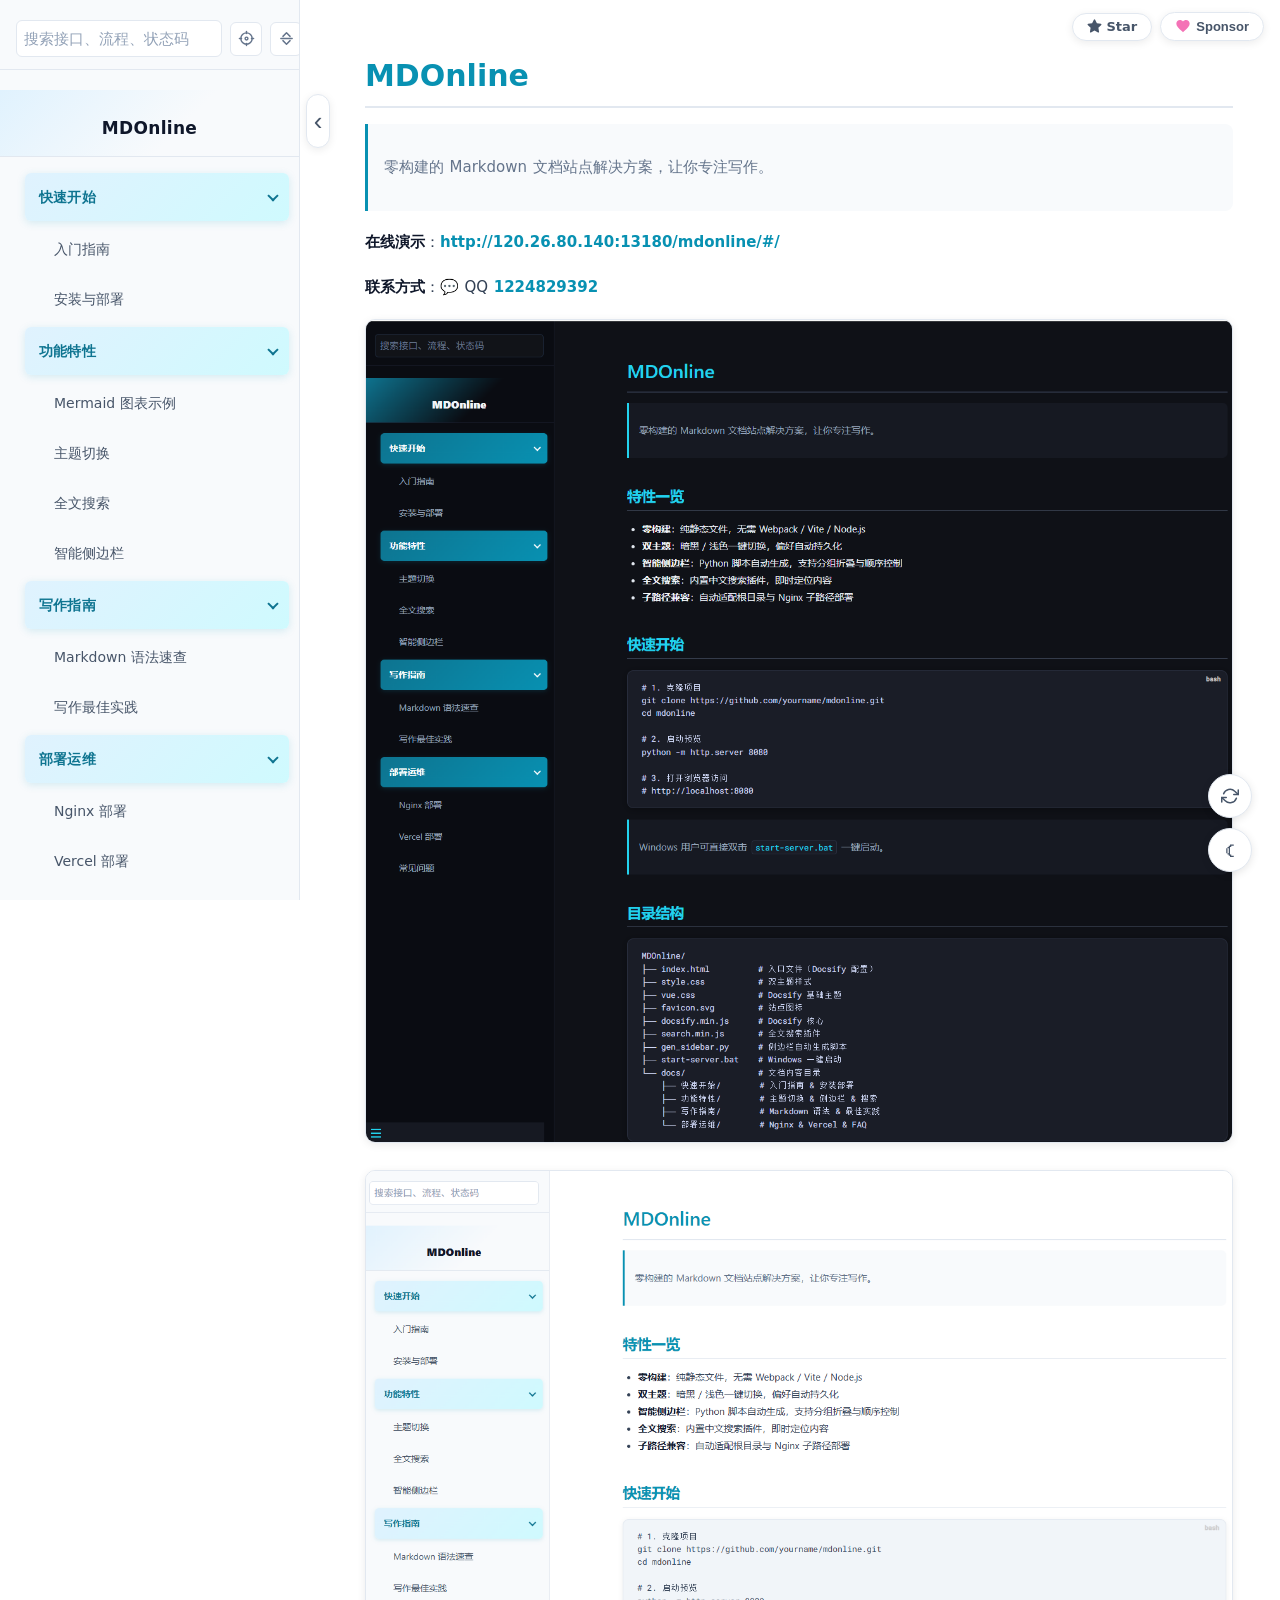
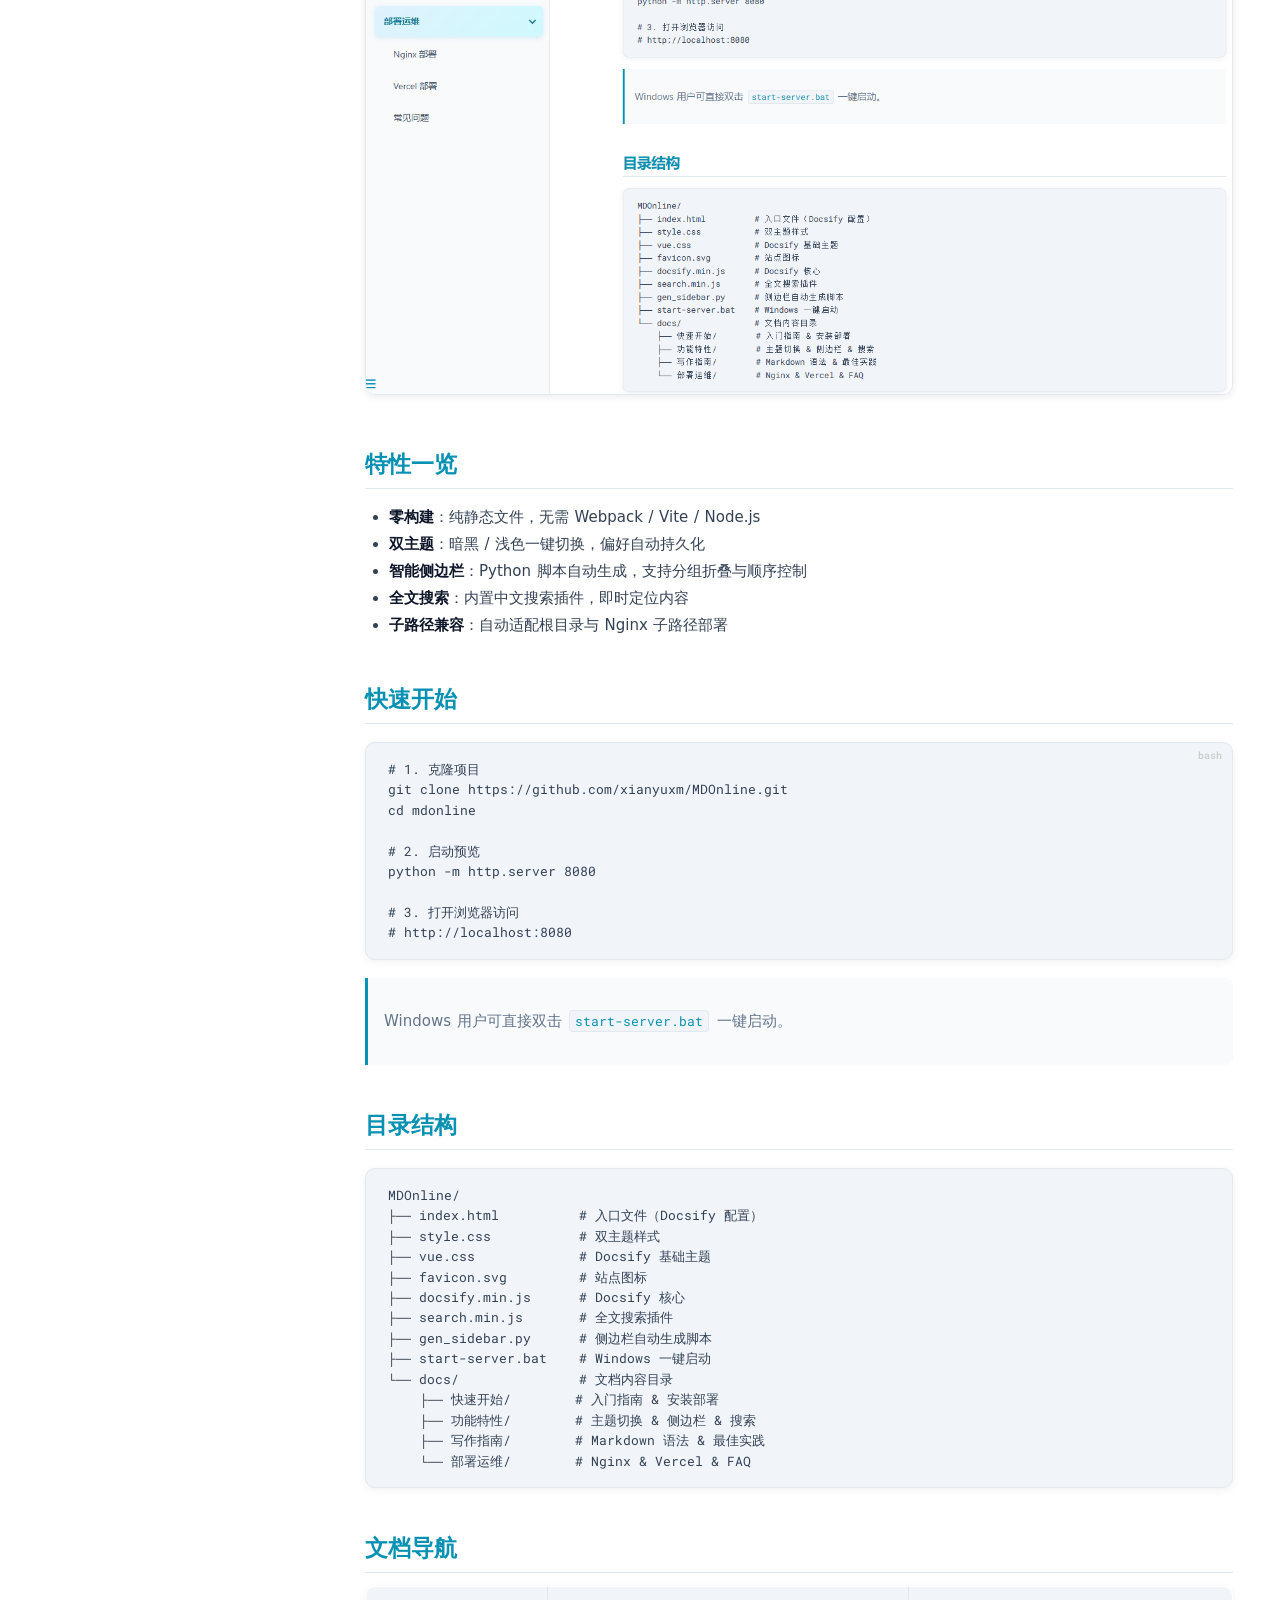
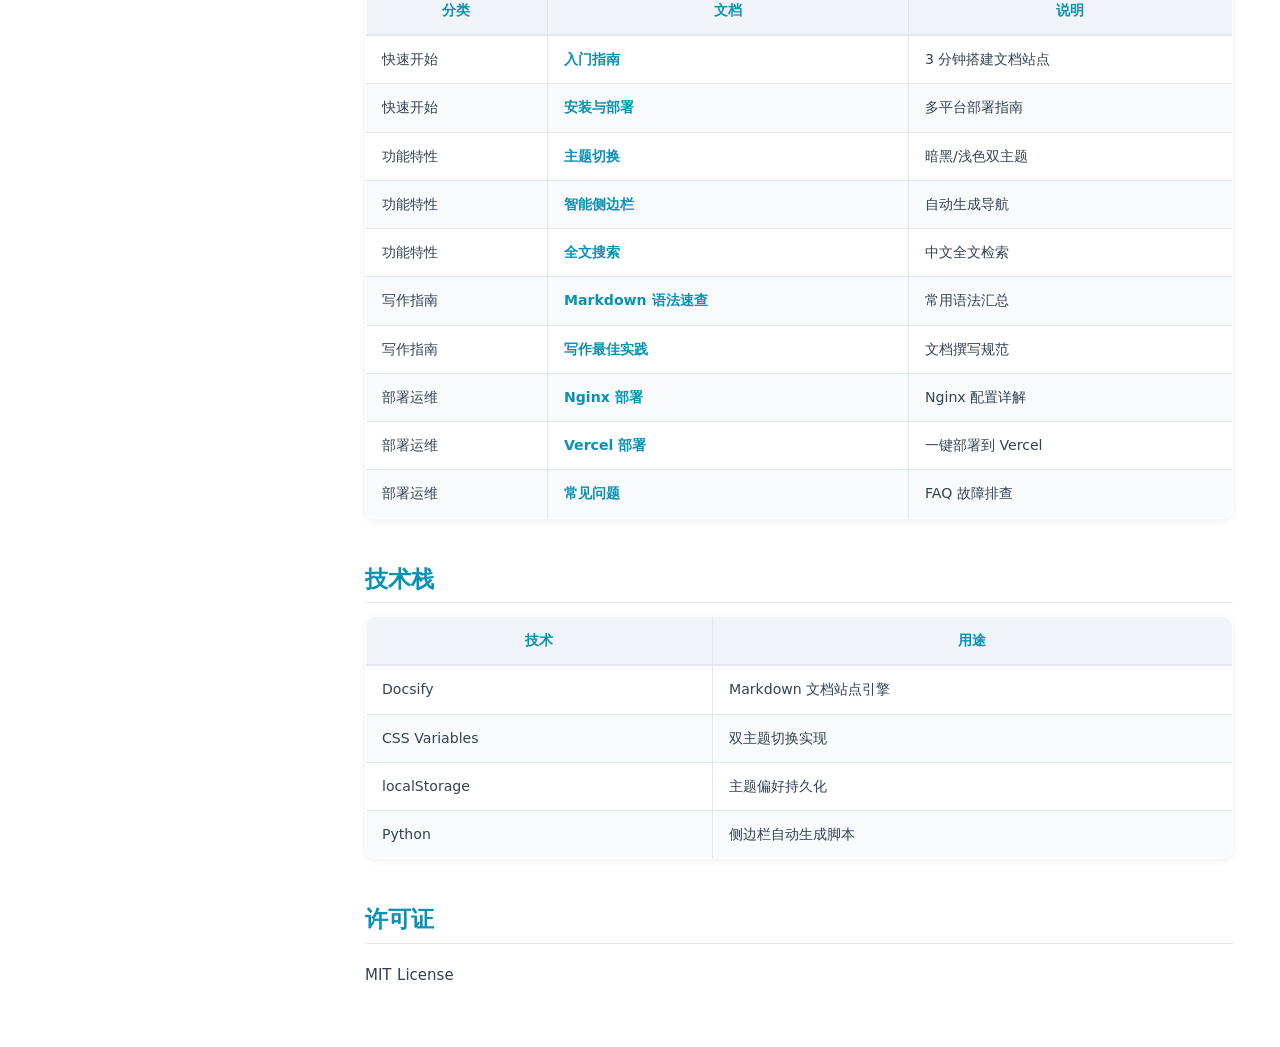
==== commit dd3add83: "修复bug" ====
--- a/index.html
+++ b/index.html
@@ -12,6 +12,12 @@
     (function () {
       var path = window.location.pathname;
       window.$$docsifyBasePath = path.replace(/(?:\/index\.html)?\/?$/, '/') || '/';
+
+      var hash = window.location.hash;
+      if (/^#\/?\.{2}\//.test(hash)) {
+        var normalized = new URL(hash.replace(/^#\/?/, ''), 'http://mdonline.local/docs/').pathname;
+        window.location.replace('#/docs' + normalized);
+      }
     })();
 
     window.$docsify = {
@@ -737,6 +743,86 @@
           });
         },
 
+        // --- Normalize relative Markdown document links under /docs ---
+        function relativeDocLinkPlugin(hook) {
+          function splitRoute(route) {
+            var hashIndex = route.indexOf('#');
+            var anchor = '';
+            if (hashIndex >= 0) {
+              anchor = route.slice(hashIndex);
+              route = route.slice(0, hashIndex);
+            }
+
+            var queryIndex = route.indexOf('?');
+            var query = '';
+            if (queryIndex >= 0) {
+              query = route.slice(queryIndex);
+              route = route.slice(0, queryIndex);
+            }
+
+            return { path: route, query: query, anchor: anchor };
+          }
+
+          function currentRouteDir() {
+            var route = decodeURI(window.location.hash.replace(/^#\/?/, '/')) || '/';
+            route = splitRoute(route).path;
+            if (!route || route === '/') return '/docs/';
+            if (!route.endsWith('/')) {
+              route = route.substring(0, route.lastIndexOf('/') + 1) || '/';
+            }
+            return route;
+          }
+
+          function normalizeDocRoute(route) {
+            var parts = splitRoute(route);
+            var path = decodeURI(parts.path || '');
+            if (!path || !/^(?:\.{1,2}\/|\/\.{1,2}\/)/.test(path)) {
+              return null;
+            }
+
+            path = path.replace(/^\/+/, '');
+            var resolved = new URL(path, 'http://mdonline.local' + currentRouteDir()).pathname;
+            if (!resolved.startsWith('/docs/')) {
+              resolved = '/docs' + (resolved.startsWith('/') ? resolved : '/' + resolved);
+            }
+            resolved = resolved.replace(/\.md$/i, '');
+            return '#/' + encodeURI(resolved.replace(/^\/+/, '')) + parts.query + parts.anchor;
+          }
+
+          function normalizeLink(link) {
+            var href = link.getAttribute('href');
+            if (!href || /^[a-z][a-z0-9+.-]*:/i.test(href) || href.startsWith('//')) return;
+
+            var nextHref = null;
+            if (href.startsWith('#/')) {
+              nextHref = normalizeDocRoute(href.slice(2));
+            } else if (/^\.{1,2}\//.test(href)) {
+              nextHref = normalizeDocRoute(href);
+            }
+
+            if (nextHref) {
+              link.setAttribute('href', nextHref);
+            }
+          }
+
+          function normalizeLinks() {
+            document.querySelectorAll('.markdown-section a[href]').forEach(normalizeLink);
+          }
+
+          hook.doneEach(function () {
+            normalizeLinks();
+          });
+
+          hook.mounted(function () {
+            document.addEventListener('click', function (event) {
+              var link = event.target.closest && event.target.closest('.markdown-section a[href]');
+              if (link) {
+                normalizeLink(link);
+              }
+            }, true);
+          });
+        },
+
         // --- PDF link interceptor: bypass Docsify hash routing ---
         function pdfLinkPlugin(hook) {
           hook.mounted(function () {
--- a/style.css
+++ b/style.css
@@ -1313,3 +1313,4 @@
   border-color: #0891b2;
   box-shadow: 0 2px 12px rgba(8, 145, 178, 0.15);
 }
+
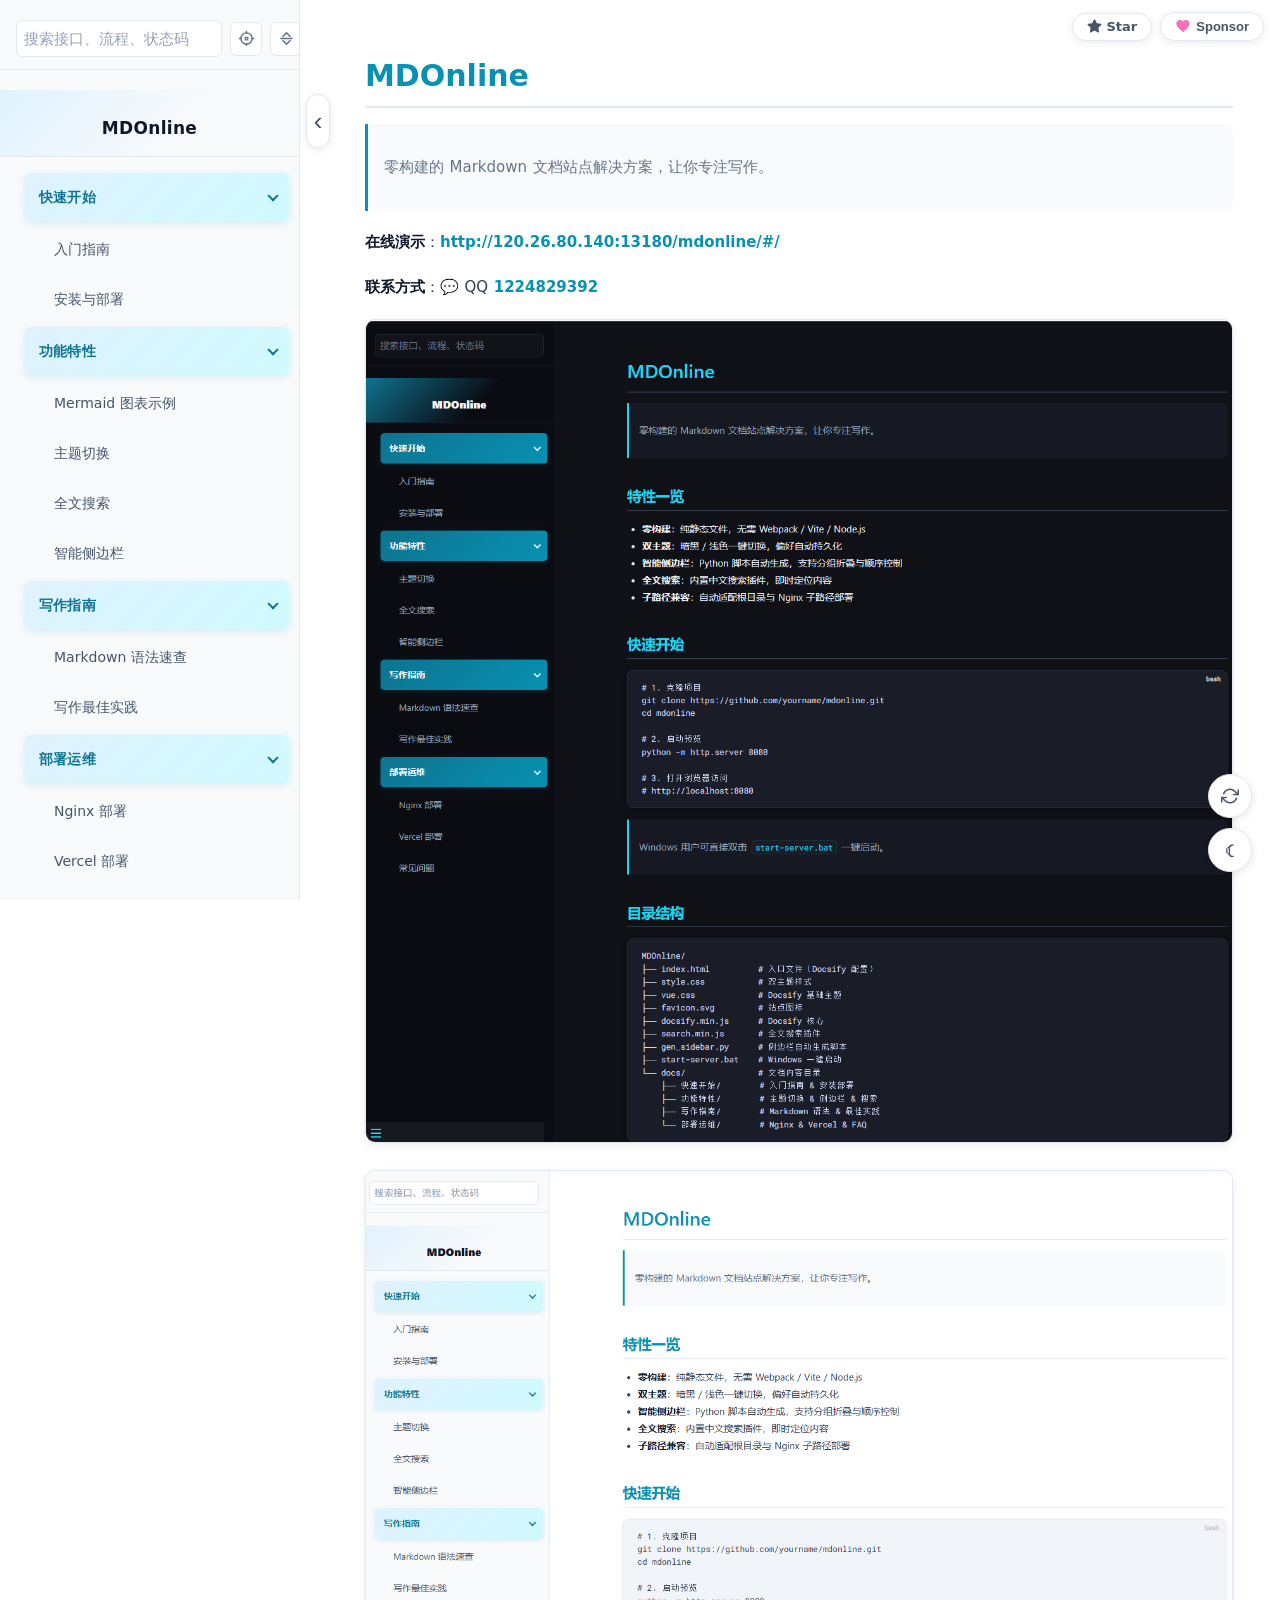
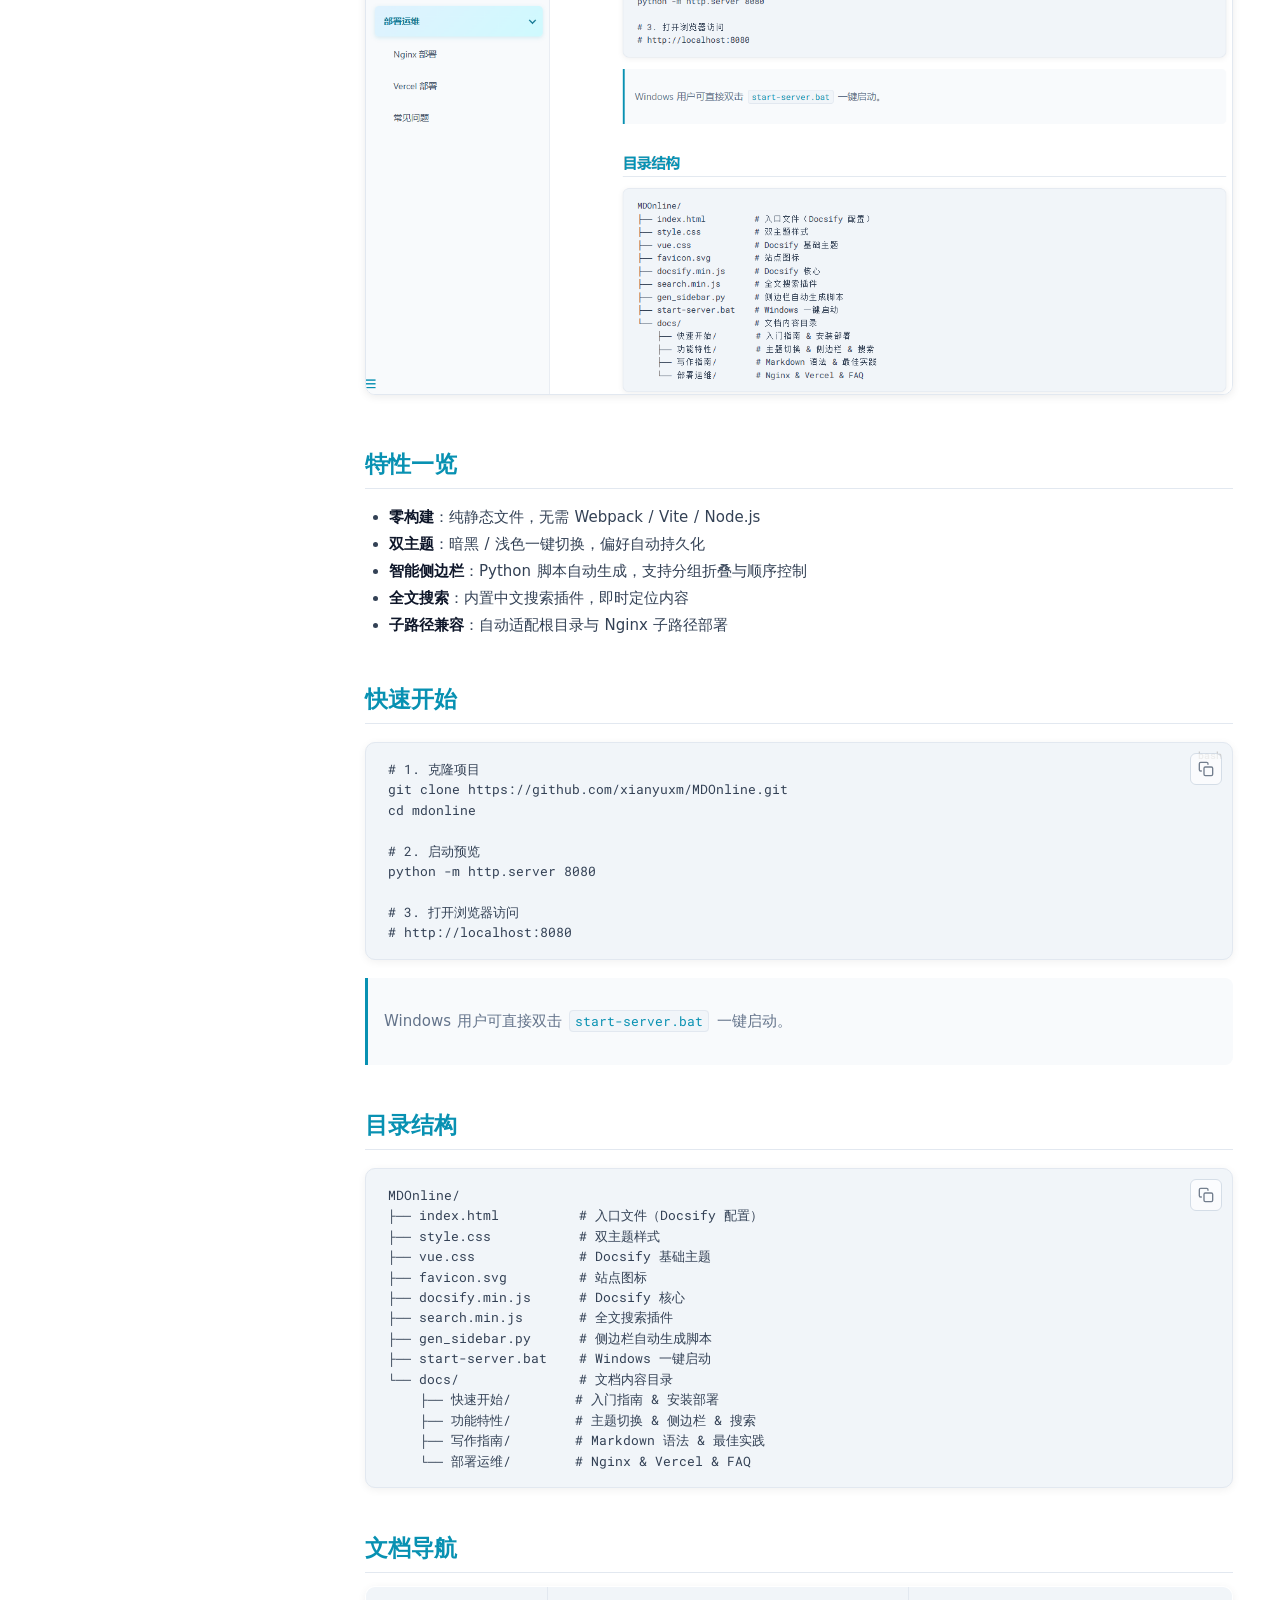
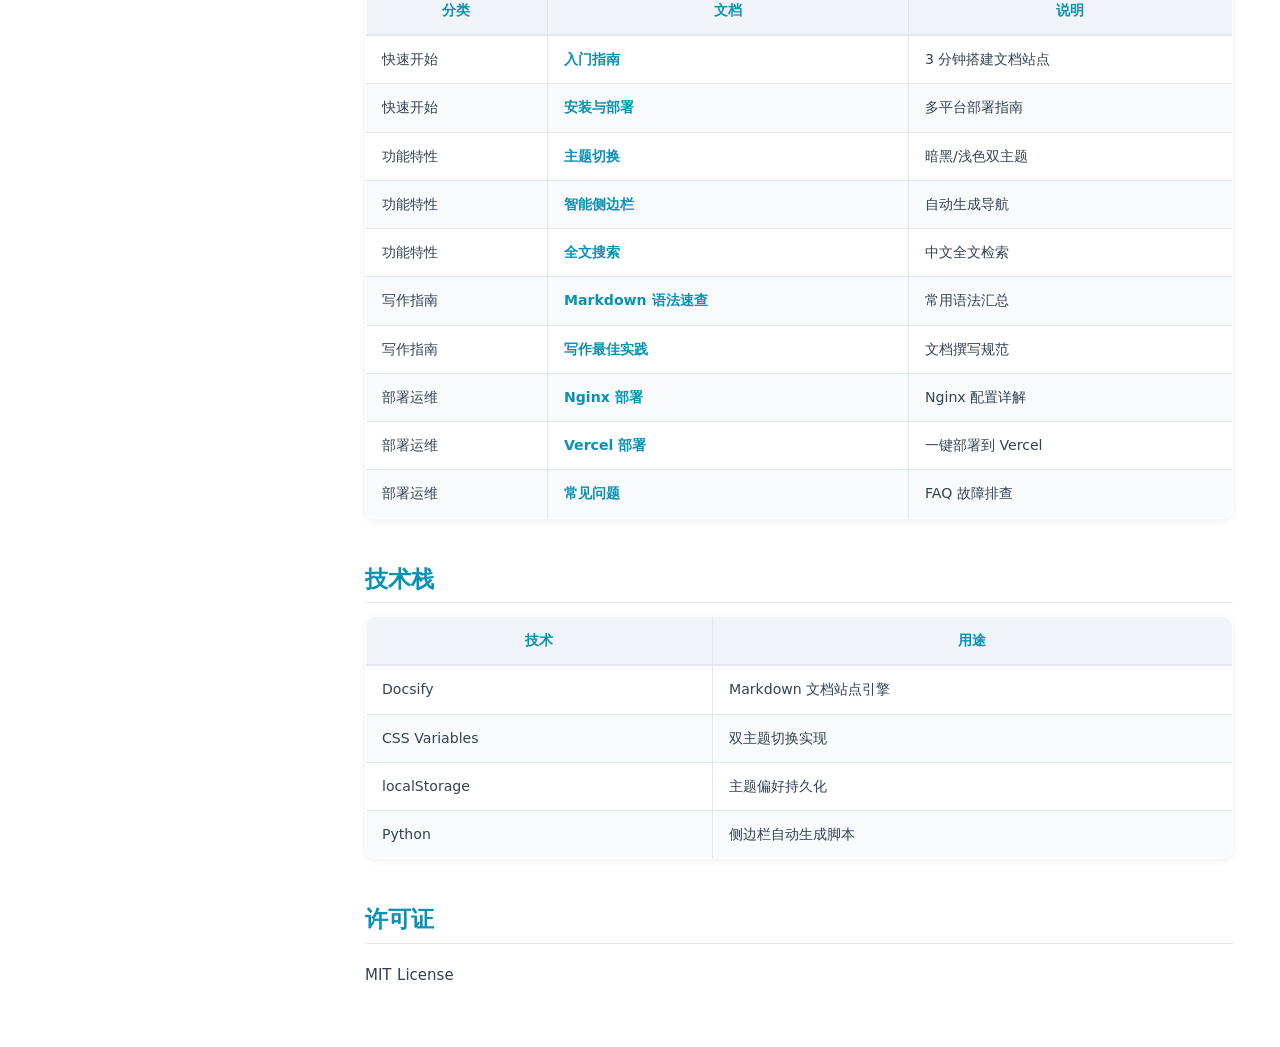
==== commit 02da8904: "添加代码块复制快捷键" ====
--- a/index.html
+++ b/index.html
@@ -743,6 +743,102 @@
           });
         },
 
+        // --- Code block copy button ---
+        function codeCopyPlugin(hook) {
+          var copyIcon = '<svg viewBox="0 0 24 24" width="16" height="16" fill="none" stroke="currentColor" stroke-width="2" stroke-linecap="round" stroke-linejoin="round" aria-hidden="true"><rect x="9" y="9" width="13" height="13" rx="2" ry="2"></rect><path d="M5 15H4a2 2 0 0 1-2-2V4a2 2 0 0 1 2-2h9a2 2 0 0 1 2 2v1"></path></svg>';
+          var checkIcon = '<svg viewBox="0 0 24 24" width="16" height="16" fill="none" stroke="currentColor" stroke-width="2" stroke-linecap="round" stroke-linejoin="round" aria-hidden="true"><path d="M20 6 9 17l-5-5"></path></svg>';
+          var warningIcon = '<svg viewBox="0 0 24 24" width="16" height="16" fill="none" stroke="currentColor" stroke-width="2" stroke-linecap="round" stroke-linejoin="round" aria-hidden="true"><path d="M10.29 3.86 1.82 18a2 2 0 0 0 1.71 3h16.94a2 2 0 0 0 1.71-3L13.71 3.86a2 2 0 0 0-3.42 0z"></path><path d="M12 9v4"></path><path d="M12 17h.01"></path></svg>';
+
+          function fallbackCopyText(text) {
+            return new Promise(function (resolve, reject) {
+              var textarea = document.createElement('textarea');
+              textarea.value = text;
+              textarea.setAttribute('readonly', 'readonly');
+              textarea.style.position = 'fixed';
+              textarea.style.top = '-1000px';
+              textarea.style.left = '-1000px';
+              textarea.style.opacity = '0';
+              document.body.appendChild(textarea);
+              textarea.select();
+              try {
+                if (document.execCommand('copy')) {
+                  resolve();
+                } else {
+                  reject(new Error('copy command failed'));
+                }
+              } catch (err) {
+                reject(err);
+              } finally {
+                document.body.removeChild(textarea);
+              }
+            });
+          }
+
+          function copyText(text) {
+            if (navigator.clipboard && navigator.clipboard.writeText) {
+              return navigator.clipboard.writeText(text).catch(function () {
+                return fallbackCopyText(text);
+              });
+            }
+
+            return fallbackCopyText(text);
+          }
+
+          function setButtonState(button, state) {
+            window.clearTimeout(button._codeCopyTimer);
+            button.classList.remove('copied', 'copy-failed');
+
+            if (state === 'copied') {
+              button.classList.add('copied');
+              button.innerHTML = checkIcon;
+              button.title = '复制成功';
+              button.setAttribute('aria-label', '复制成功');
+            } else if (state === 'failed') {
+              button.classList.add('copy-failed');
+              button.innerHTML = warningIcon;
+              button.title = '复制失败';
+              button.setAttribute('aria-label', '复制失败');
+            } else {
+              button.innerHTML = copyIcon;
+              button.title = '复制代码';
+              button.setAttribute('aria-label', '复制代码');
+              return;
+            }
+
+            button._codeCopyTimer = window.setTimeout(function () {
+              setButtonState(button, 'idle');
+            }, 1500);
+          }
+
+          function enhanceCodeBlocks() {
+            document.querySelectorAll('.markdown-section pre > code').forEach(function (code) {
+              var pre = code.parentElement;
+              if (!pre || pre.classList.contains('code-copy-ready')) return;
+              if ((pre.getAttribute('data-lang') || '').toLowerCase() === 'mermaid') return;
+              if (code.classList.contains('lang-mermaid')) return;
+
+              var button = document.createElement('button');
+              button.className = 'code-copy-button';
+              button.type = 'button';
+              setButtonState(button, 'idle');
+              button.addEventListener('click', function () {
+                copyText(code.textContent || '')
+                  .then(function () {
+                    setButtonState(button, 'copied');
+                  })
+                  .catch(function () {
+                    setButtonState(button, 'failed');
+                  });
+              });
+
+              pre.classList.add('code-copy-ready');
+              pre.appendChild(button);
+            });
+          }
+
+          hook.doneEach(enhanceCodeBlocks);
+        },
+
         // --- Normalize relative Markdown document links under /docs ---
         function relativeDocLinkPlugin(hook) {
           function splitRoute(route) {
@@ -823,8 +919,8 @@
           });
         },
 
-        // --- PDF link interceptor: bypass Docsify hash routing ---
-        function pdfLinkPlugin(hook) {
+        // --- Standalone file link interceptor: bypass Docsify hash routing ---
+        function standaloneFileLinkPlugin(hook) {
           hook.mounted(function () {
             function currentDocDir() {
               var basePath = window.$$docsifyBasePath || '/';
@@ -844,7 +940,7 @@
               var link = e.target.closest('a[href]');
               if (!link) return;
               var href = link.getAttribute('href');
-              if (!href || !/\.pdf(?:[?#].*)?$/i.test(href)) return;
+              if (!href || !/\.(?:pdf|html)(?:[?#].*)?$/i.test(href)) return;
               e.preventDefault();
               e.stopPropagation();
               e.stopImmediatePropagation();
--- a/style.css
+++ b/style.css
@@ -431,10 +431,11 @@
 
 /* ── 代码块 ── */
 .markdown-section pre {
+  position: relative;
   border: 1px solid var(--border-color);
   border-radius: 10px;
   background: var(--code-theme-background);
-  padding: 16px 20px;
+  padding: 16px 52px 16px 20px;
   overflow-x: auto;
   box-shadow: 0 2px 12px rgba(0, 0, 0, 0.3);
 }
@@ -446,6 +447,61 @@
   padding: 0;
   font-size: 0.88em;
   line-height: 1.6;
+}
+
+.markdown-section .code-copy-button {
+  position: absolute;
+  top: 10px;
+  right: 10px;
+  z-index: 2;
+  display: inline-flex;
+  align-items: center;
+  justify-content: center;
+  width: 32px;
+  height: 32px;
+  padding: 0;
+  border: 1px solid rgba(148, 163, 184, 0.28);
+  border-radius: 6px;
+  background: rgba(15, 23, 42, 0.86);
+  color: #cbd5e1;
+  cursor: pointer;
+  opacity: 0.74;
+  transition: background 0.15s, border-color 0.15s, color 0.15s, opacity 0.15s, transform 0.15s, box-shadow 0.15s;
+}
+
+.markdown-section .code-copy-button:hover,
+.markdown-section .code-copy-button:focus-visible {
+  border-color: var(--theme-color);
+  background: #111827;
+  color: #67e8f9;
+  opacity: 1;
+}
+
+.markdown-section .code-copy-button:focus-visible {
+  outline: none;
+  box-shadow: 0 0 0 2px rgba(34, 211, 238, 0.35);
+}
+
+.markdown-section .code-copy-button:active {
+  transform: translateY(1px);
+}
+
+.markdown-section .code-copy-button svg {
+  pointer-events: none;
+}
+
+.markdown-section .code-copy-button.copied {
+  border-color: #10b981;
+  background: rgba(16, 185, 129, 0.18);
+  color: #6ee7b7;
+  opacity: 1;
+}
+
+.markdown-section .code-copy-button.copy-failed {
+  border-color: #f87171;
+  background: rgba(248, 113, 113, 0.16);
+  color: #fca5a5;
+  opacity: 1;
 }
 
 .markdown-section .mermaid-diagram {
@@ -763,6 +819,31 @@
   color: var(--code-theme-text);
 }
 
+[data-theme="light"] .markdown-section .code-copy-button {
+  border-color: #cbd5e1;
+  background: rgba(255, 255, 255, 0.88);
+  color: #475569;
+}
+
+[data-theme="light"] .markdown-section .code-copy-button:hover,
+[data-theme="light"] .markdown-section .code-copy-button:focus-visible {
+  border-color: var(--theme-color);
+  background: #ffffff;
+  color: #0e7490;
+}
+
+[data-theme="light"] .markdown-section .code-copy-button.copied {
+  border-color: #10b981;
+  background: #ecfdf5;
+  color: #047857;
+}
+
+[data-theme="light"] .markdown-section .code-copy-button.copy-failed {
+  border-color: #f87171;
+  background: #fef2f2;
+  color: #b42318;
+}
+
 [data-theme="light"] .markdown-section .mermaid-diagram-error {
   color: #b42318;
 }
